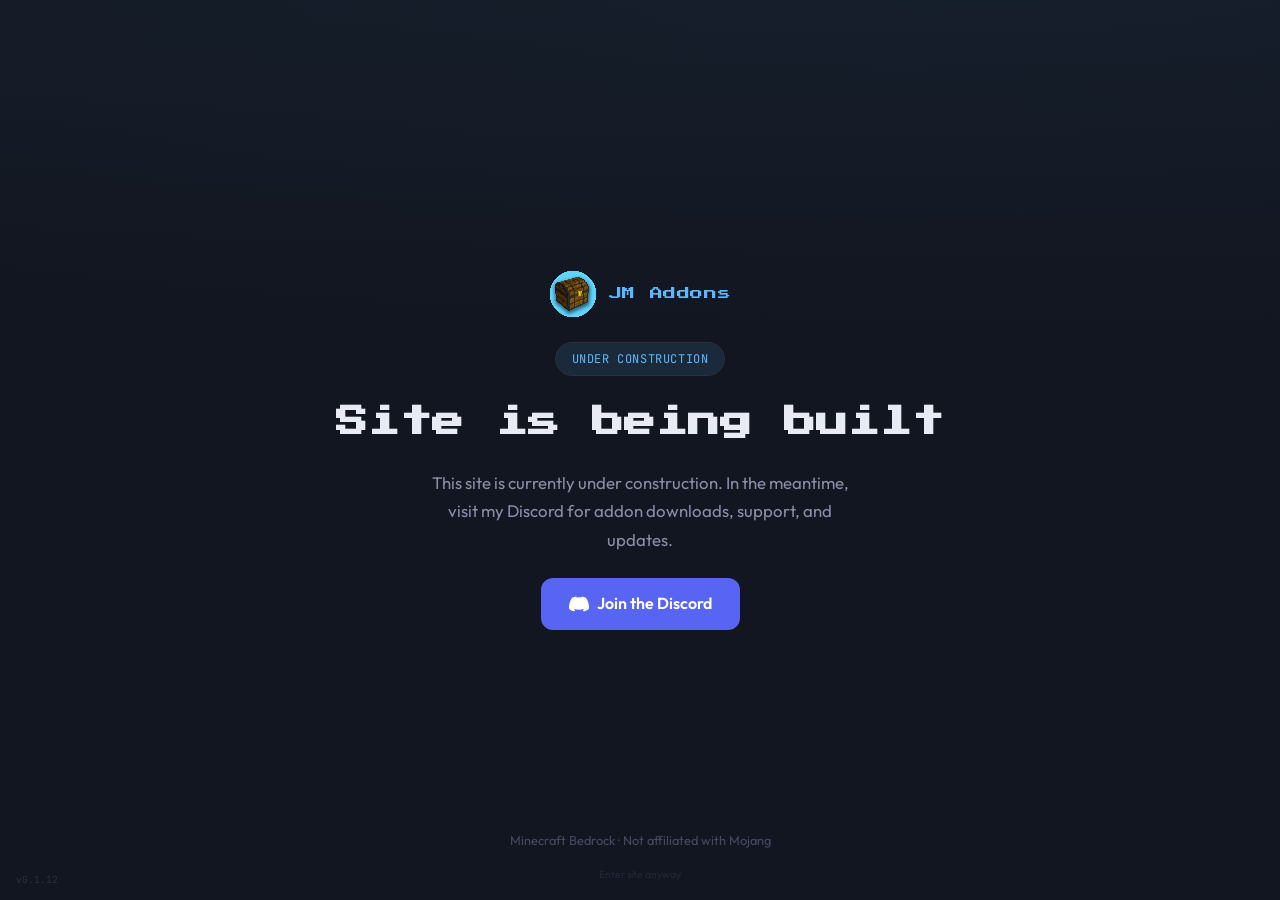
==== index.html @ 90a52c23 "Enhance documentation layout and functionality - Added collapsible sidebar sections for better navig" ====
<!doctype html>
<html lang="en">
  <head>
    <meta charset="UTF-8" />
    <meta name="viewport" content="width=device-width, initial-scale=1.0" />
    <title>JM Addons — Bedrock Addon Documentation</title>
    <link rel="preconnect" href="https://fonts.googleapis.com" />
    <link rel="preconnect" href="https://fonts.gstatic.com" crossorigin />
    <link
      href="https://fonts.googleapis.com/css2?family=Press+Start+2P&family=Outfit:wght@400;500;600;700;800&family=JetBrains+Mono:wght@400;500&display=swap"
      rel="stylesheet"
    />
    <link rel="icon" type="image/png" href="images/logo.png" />
    <link rel="stylesheet" href="style.css" />
    <script
      defer
      src="https://cloud.umami.is/script.js"
      data-website-id="94e442b6-0d47-4737-835d-95391824ef61"
    ></script>
  </head>
  <body>
    <style>
      .wip-wrapper {
        display: flex;
        flex-direction: column;
        align-items: center;
        justify-content: center;
        min-height: 100vh;
        text-align: center;
        padding: 2rem;
        gap: 1.5rem;
      }
      .wip-logo {
        display: flex;
        align-items: center;
        gap: 0.75rem;
      }
      .wip-logo img {
        width: 48px;
        height: 48px;
        image-rendering: pixelated;
      }
      .wip-badge {
        font-family: var(--font-mono);
        font-size: 0.75rem;
        color: var(--gold);
        background: var(--gold-glow);
        border: 1px solid var(--border-mid);
        border-radius: 999px;
        padding: 0.35rem 1rem;
        letter-spacing: 0.05em;
        text-transform: uppercase;
      }
      .wip-heading {
        font-family: var(--font-pixel);
        font-size: clamp(1.25rem, 4vw, 2rem);
        color: var(--text);
        line-height: 1.4;
      }
      .wip-sub {
        color: var(--text-dim);
        font-size: 1.05rem;
        max-width: 420px;
        line-height: 1.7;
      }
      .wip-discord {
        display: inline-flex;
        align-items: center;
        gap: 0.5rem;
        font-family: var(--font-body);
        font-weight: 600;
        font-size: 1rem;
        color: #fff;
        background: #5865f2;
        border: none;
        border-radius: var(--radius-md);
        padding: 0.75rem 1.75rem;
        text-decoration: none;
        transition: background var(--transition-base);
      }
      .wip-discord:hover {
        background: #4752c4;
      }
      .wip-discord svg {
        width: 20px;
        height: 20px;
        fill: #fff;
      }
      .wip-footer {
        position: absolute;
        bottom: 3rem;
        color: var(--text-muted);
        font-size: 0.8rem;
      }
      .wip-enter {
        position: absolute;
        bottom: 1rem;
        color: var(--text-muted);
        font-size: 0.65rem;
        text-decoration: none;
        opacity: 0.35;
        transition: opacity var(--transition-base);
      }
      .wip-enter:hover {
        opacity: 0.7;
      }
    </style>

    <div class="wip-wrapper">
      <div class="wip-logo">
        <img src="images/logo.png" alt="JM Addons" />
        <span class="logo-pixel">JM Addons</span>
      </div>

      <span class="wip-badge">Under Construction</span>

      <h1 class="wip-heading">Site is being built</h1>
      <p class="wip-sub">
        This site is currently under construction. In the meantime, visit my
        Discord for addon downloads, support, and updates.
      </p>

      <a
        href="https://discord.gg/ZsrM5HqHdS"
        class="wip-discord"
        target="_blank"
      >
        <svg viewBox="0 0 24 24" xmlns="http://www.w3.org/2000/svg">
          <path
            d="M20.317 4.37a19.791 19.791 0 0 0-4.885-1.515.074.074 0 0 0-.079.037c-.21.375-.444.864-.608 1.25a18.27 18.27 0 0 0-5.487 0 12.64 12.64 0 0 0-.617-1.25.077.077 0 0 0-.079-.037A19.736 19.736 0 0 0 3.677 4.37a.07.07 0 0 0-.032.027C.533 9.046-.32 13.58.099 18.057a.082.082 0 0 0 .031.057 19.9 19.9 0 0 0 5.993 3.03.078.078 0 0 0 .084-.028c.462-.63.874-1.295 1.226-1.994a.076.076 0 0 0-.041-.106 13.107 13.107 0 0 1-1.872-.892.077.077 0 0 1-.008-.128 10.2 10.2 0 0 0 .372-.292.074.074 0 0 1 .077-.01c3.928 1.793 8.18 1.793 12.062 0a.074.074 0 0 1 .078.01c.12.098.246.198.373.292a.077.077 0 0 1-.006.127 12.299 12.299 0 0 1-1.873.892.077.077 0 0 0-.041.107c.36.698.772 1.362 1.225 1.993a.076.076 0 0 0 .084.028 19.839 19.839 0 0 0 6.002-3.03.077.077 0 0 0 .032-.054c.5-5.177-.838-9.674-3.549-13.66a.061.061 0 0 0-.031-.03z"
          />
        </svg>
        Join the Discord
      </a>

      <span class="wip-footer"
        >Minecraft Bedrock &middot; Not affiliated with Mojang</span
      >
      <span class="site-version" style="position: absolute; bottom: 0.75rem; left: 1rem;">v0.1.12</span>
      <a href="home.html" class="wip-enter">Enter site anyway</a>
    </div>
  </body>
</html>
---- style.css ----
/* ========================
   Variables
   ======================== */
:root {
  --bg:          #121620;
  --bg-card:     #171B27;
  --bg-raised:   #1D2233;
  --bg-code:     #141825;
  --border:      #1E2130;
  --border-mid:  #2A2E40;
  --gold:        #5BB8FF;
  --gold-dim:    #2E7DB8;
  --gold-light:  #8DD0FF;
  --gold-glow:   rgba(91, 184, 255, 0.12);
  --blue:        #5BB8FF;
  --blue-dim:    #2E7DB8;
  --blue-light:  #8DD0FF;
  --text:        #E8EBF4;
  --text-dim:    #8A8FA8;
  --text-muted:  #454A60;
  --font-pixel:  'Press Start 2P', monospace;
  --font-body:   'Outfit', sans-serif;
  --font-mono:   'JetBrains Mono', monospace;
  --radius:      6px;
  --radius-md:   12px;
  --radius-lg:   16px;
  --radius-xl:   20px;
  --ease-out:    cubic-bezier(0.16, 1, 0.3, 1);
  --transition-base: 0.25s cubic-bezier(0.16, 1, 0.3, 1);
  --glow-gold:   0 0 20px rgba(91, 184, 255, 0.15);
  --glow-blue:   0 0 20px rgba(91, 184, 255, 0.12);
  --amber:       #D4A55A;
  --amber-dim:   #A07840;
  --amber-glow:  rgba(212, 165, 90, 0.12);
  --red:         #FF6B6B;
  --sage:        #7EC9A0;
  --purple:      #B48EFF;
  --coral:       #FF8FA3;
}

*, *::before, *::after {
  box-sizing: border-box;
  margin: 0;
  padding: 0;
}

html {
  scroll-behavior: smooth;
}

html, body {
  max-width: 100vw;
}

body {
  background: var(--bg);
  background-image:
    radial-gradient(ellipse 200% 50% at 50% -20%, rgba(91, 184, 255, 0.04), transparent),
    radial-gradient(ellipse 160% 40% at 80% 0%, rgba(91, 184, 255, 0.03), transparent);
  color: var(--text);
  font-family: var(--font-body);
  font-size: 15px;
  line-height: 1.7;
  overflow-x: hidden;
  min-height: 100vh;
}

a { text-decoration: none; color: inherit; }

img { display: block; max-width: 100%; }

/* ========================
   Header / Nav
   ======================== */
.site-header {
  position: sticky;
  top: 0;
  z-index: 100;
  border-bottom: none;
  box-shadow: 0 1px 0 0 rgba(91, 184, 255, 0.06), 0 4px 30px rgba(0, 0, 0, 0.3);
  background: rgba(18, 22, 32, 0.92);
  backdrop-filter: blur(20px);
  -webkit-backdrop-filter: blur(20px);
}

.header-inner {
  max-width: 1140px;
  margin: 0 auto;
  padding: 0 1.5rem;
  height: 62px;
  display: flex;
  align-items: center;
  justify-content: space-between;
  gap: 2rem;
}

.logo {
  display: flex;
  align-items: center;
  gap: 0.75rem;
  flex-shrink: 0;
}

.logo-icon {
  width: 32px;
  height: 32px;
  border-radius: var(--radius);
  object-fit: cover;
}

.logo-pixel {
  font-family: var(--font-pixel);
  font-size: 0.8rem;
  color: var(--gold);
  letter-spacing: 0.05em;
  line-height: 1;
}


.top-nav {
  display: flex;
  align-items: center;
  gap: 0.25rem;
}

.nav-link {
  font-size: 0.82rem;
  font-weight: 500;
  color: var(--text-dim);
  padding: 0.4rem 0.85rem;
  border-radius: 100px;
  border: 1px solid var(--border);
  background: transparent;
  transition: color var(--transition-base), background var(--transition-base), border-color var(--transition-base);
}

.nav-link:hover {
  color: var(--text);
  background: rgba(255, 255, 255, 0.05);
  border-color: var(--border-mid);
}

.nav-link.active {
  color: var(--gold);
  border-color: rgba(91, 184, 255, 0.3);
  background: rgba(91, 184, 255, 0.06);
}

/* Hamburger toggle (mobile) */
.nav-toggle {
  display: none;
  flex-direction: column;
  justify-content: center;
  gap: 5px;
  width: 36px;
  height: 36px;
  padding: 6px;
  background: none;
  border: none;
  cursor: pointer;
  z-index: 101;
}

.nav-toggle-bar {
  display: block;
  width: 100%;
  height: 2px;
  background: var(--text-dim);
  border-radius: 2px;
  transition: transform 0.3s var(--ease-out), opacity 0.3s var(--ease-out);
}

.nav-toggle[aria-expanded="true"] .nav-toggle-bar:nth-child(1) {
  transform: translateY(7px) rotate(45deg);
}

.nav-toggle[aria-expanded="true"] .nav-toggle-bar:nth-child(2) {
  opacity: 0;
}

.nav-toggle[aria-expanded="true"] .nav-toggle-bar:nth-child(3) {
  transform: translateY(-7px) rotate(-45deg);
}

.nav-donate {
  color: var(--amber) !important;
  background: var(--amber-glow);
  border: 1px solid rgba(212, 165, 90, 0.25);
}

.nav-donate:hover {
  background: rgba(212, 165, 90, 0.18) !important;
  border-color: rgba(212, 165, 90, 0.4);
}


/* ========================
   Hero
   ======================== */
.hero {
  position: relative;
  max-width: 1140px;
  margin: 0 auto;
  padding: 6rem 1.5rem 5rem;
  display: flex;
  align-items: center;
  justify-content: space-between;
  overflow: hidden;
  min-height: 400px;
}

.hero::before {
  content: '';
  position: absolute;
  inset: 0;
  background: radial-gradient(ellipse 70% 80% at 30% 40%, rgba(91, 184, 255, 0.05), transparent 70%);
  pointer-events: none;
  z-index: 0;
}

.hero-inner {
  position: relative;
  z-index: 2;
  max-width: 560px;
}

.hero-badge {
  display: inline-block;
  font-family: var(--font-pixel);
  font-size: 0.5rem;
  letter-spacing: 0.06em;
  color: var(--gold);
  background: var(--gold-glow);
  border: 1px solid rgba(91, 184, 255, 0.25);
  padding: 0.5rem 1rem;
  border-radius: 100px;
  margin-bottom: 1.75rem;
  line-height: 1.6;
  backdrop-filter: blur(8px);
  -webkit-backdrop-filter: blur(8px);
  box-shadow: 0 0 15px rgba(91, 184, 255, 0.08);
}

.hero-title {
  font-family: var(--font-body);
  font-weight: 800;
  font-size: clamp(2.8rem, 6vw, 5rem);
  line-height: 0.95;
  letter-spacing: -0.04em;
  margin-bottom: 1.75rem;
  background: linear-gradient(135deg, var(--text) 40%, var(--gold-light) 100%);
  -webkit-background-clip: text;
  -webkit-text-fill-color: transparent;
  background-clip: text;
}

.hero-sub {
  font-size: 1.05rem;
  color: var(--text-dim);
  line-height: 1.75;
  max-width: 460px;
}

/* Floating pixel blocks */
.hero-blocks {
  position: absolute;
  right: 0;
  top: 0;
  bottom: 0;
  width: 380px;
  pointer-events: none;
  z-index: 1;
}

.block {
  position: absolute;
  border: 1px solid var(--border);
  border-radius: var(--radius-md);
  backdrop-filter: blur(4px);
  -webkit-backdrop-filter: blur(4px);
}

.bl-1 { width: 88px; height: 88px; top: 60px; right: 140px; background: var(--bg-raised); animation: bob 7s ease-in-out infinite; }
.bl-2 { width: 52px; height: 52px; top: 40px; right: 70px; background: var(--gold-glow); border-color: rgba(91,184,255,0.3); animation: bob 5s ease-in-out infinite 0.8s; box-shadow: 0 0 25px rgba(91, 184, 255, 0.1); }
.bl-3 { width: 132px; height: 132px; top: 130px; right: 100px; background: var(--bg-card); animation: bob 8s ease-in-out infinite 0.3s; }
.bl-4 { width: 40px; height: 40px; top: 220px; right: 56px; background: rgba(91,184,255,0.08); border-color: rgba(91,184,255,0.25); animation: bob 6s ease-in-out infinite 1.5s; box-shadow: 0 0 25px rgba(91, 184, 255, 0.08); }
.bl-5 { width: 64px; height: 64px; top: 80px; right: 30px; background: var(--bg-raised); animation: bob 9s ease-in-out infinite 0.5s; }

@keyframes bob {
  0%, 100% { transform: translateY(0px) rotate(0deg); }
  50% { transform: translateY(-14px) rotate(1deg); }
}

/* ========================
   Addons Section
   ======================== */
.addons-section {
  max-width: 1140px;
  margin: 0 auto;
  padding: 0 1.5rem 5rem;
}

.section-header {
  display: flex;
  align-items: center;
  justify-content: space-between;
  margin-bottom: 1.25rem;
}

.section-tag {
  font-family: var(--font-mono);
  font-size: 0.75rem;
  color: var(--text-muted);
}

.section-count {
  font-size: 0.78rem;
  color: var(--text-muted);
}

.addon-grid {
  display: grid;
  grid-template-columns: repeat(auto-fill, minmax(300px, 1fr));
  gap: 1.25rem;
}

.addon-card {
  background: rgba(13, 15, 20, 0.6);
  backdrop-filter: blur(12px);
  -webkit-backdrop-filter: blur(12px);
  border: 1px solid rgba(30, 33, 48, 0.6);
  border-radius: var(--radius-lg);
  padding: 1.5rem;
  display: flex;
  flex-direction: column;
  gap: 0.75rem;
  transition: border-color 0.3s var(--ease-out), background 0.3s var(--ease-out), transform 0.3s var(--ease-out), box-shadow 0.3s var(--ease-out);
  cursor: pointer;
  position: relative;
  overflow: hidden;
  box-shadow: inset 0 1px 0 0 rgba(255, 255, 255, 0.03), 0 2px 8px rgba(0, 0, 0, 0.2);
}

.addon-card::before {
  content: '';
  position: absolute;
  top: 0;
  left: 0;
  right: 0;
  height: 3px;
  background: linear-gradient(90deg, var(--gold), var(--blue));
  border-radius: var(--radius-lg) var(--radius-lg) 0 0;
  opacity: 0.3;
  transition: opacity 0.3s var(--ease-out);
}

.addon-card:hover {
  border-color: rgba(91, 184, 255, 0.15);
  background: var(--bg-raised);
  transform: translateY(-4px) scale(1.01);
  box-shadow: inset 0 1px 0 0 rgba(255, 255, 255, 0.05), 0 8px 30px rgba(0, 0, 0, 0.3), 0 0 20px rgba(91, 184, 255, 0.06);
}

.addon-card:hover::before {
  opacity: 1;
}

.addon-card:hover .card-arrow {
  color: var(--gold);
  opacity: 1;
  transform: translateX(3px);
}


.card-top {
  display: flex;
  align-items: center;
  justify-content: space-between;
}

.card-icon-wrap {
  font-size: 1.5rem;
  line-height: 1;
}

.card-icon {
  width: 36px;
  height: 36px;
  object-fit: contain;
  border-radius: var(--radius);
}

.card-meta {
  display: flex;
  align-items: center;
  gap: 0.5rem;
}

.card-version {
  font-family: var(--font-mono);
  font-size: 0.7rem;
  color: var(--text-muted);
  background: var(--bg-raised);
  border: 1px solid var(--border);
  padding: 2px 8px;
  border-radius: 100px;
}

.card-name {
  font-family: var(--font-body);
  font-weight: 700;
  font-size: 1.05rem;
  letter-spacing: -0.02em;
  color: var(--text);
}

.card-desc {
  font-size: 0.83rem;
  color: var(--text-dim);
  line-height: 1.7;
  flex: 1;
}

.card-footer {
  display: flex;
  align-items: center;
  justify-content: space-between;
  margin-top: 0.25rem;
}


.card-arrow {
  font-size: 1rem;
  color: var(--text-muted);
  opacity: 0.5;
  transition: color 0.3s var(--ease-out), transform 0.3s var(--ease-out), opacity 0.3s var(--ease-out);
  flex-shrink: 0;
}

/* ========================
   Footer
   ======================== */
.site-footer {
  position: relative;
  border-top: 1px solid transparent;
  background-image: linear-gradient(var(--bg), var(--bg)), linear-gradient(90deg, transparent, var(--gold-dim), var(--blue-dim), transparent);
  background-origin: padding-box, border-box;
  background-clip: padding-box, border-box;
}

.site-version {
  position: absolute;
  bottom: 0.75rem;
  left: 1rem;
  font-family: var(--font-mono);
  font-size: 0.6rem;
  color: var(--text-muted);
  opacity: 0.5;
}

.footer-inner {
  max-width: 1140px;
  margin: 0 auto;
  padding: 2rem 1.5rem;
  display: flex;
  flex-direction: column;
  align-items: center;
  text-align: center;
  gap: 0.5rem;
}

.footer-logo {
  font-family: var(--font-pixel);
  font-size: 0.55rem;
  color: var(--gold);
  letter-spacing: 0.05em;
}

.footer-copy {
  font-size: 0.75rem;
  color: var(--text-muted);
}

.footer-links {
  display: flex;
  align-items: center;
  gap: 0.5rem;
  font-size: 0.75rem;
}

.footer-links a {
  color: var(--text-muted);
  transition: color var(--transition-base);
}

.footer-links a:hover {
  color: var(--gold);
}

.footer-sep {
  color: var(--border-mid);
  font-size: 0.65rem;
}

/* ========================
   Addon Page Layout
   ======================== */
.page-layout {
  max-width: 1140px;
  margin: 0 auto;
  padding: 2.5rem 1.5rem 5rem;
  display: grid;
  grid-template-columns: 220px 1fr;
  gap: 3.5rem;
  align-items: start;
  box-sizing: border-box;
  width: 100%;
}

.doc-content {
  min-width: 0;
  max-width: 100%;
  overflow-wrap: break-word;
  word-break: break-word;
}

/* ========================
   Sidebar
   ======================== */
.sidebar {
  position: sticky;
  top: 78px;
}

.sidebar-back {
  display: inline-flex;
  align-items: center;
  gap: 0.4rem;
  font-size: 0.78rem;
  color: var(--text-muted);
  margin-bottom: 2rem;
  padding: 0.35rem 0.6rem;
  border-radius: var(--radius-md);
  transition: color 0.15s, background 0.15s;
}

.sidebar-back:hover {
  color: var(--text);
  background: var(--bg-raised);
}

.sidebar-section {
  margin-bottom: 1.5rem;
}

.sidebar-label {
  font-family: var(--font-mono);
  font-size: 0.65rem;
  text-transform: uppercase;
  letter-spacing: 0.1em;
  color: var(--text-muted);
  padding: 0 0.5rem;
  margin-bottom: 0.6rem;
  display: block;
}

.sidebar-nav {
  list-style: none;
  display: flex;
  flex-direction: column;
  gap: 1px;
}

.sidebar-nav a {
  display: block;
  font-size: 0.82rem;
  color: var(--text-dim);
  padding: 0.35rem 0.6rem;
  border-radius: var(--radius-md);
  border-left: 2px solid transparent;
  transition: color var(--transition-base), background var(--transition-base), border-color var(--transition-base);
}

.sidebar-nav a:hover {
  color: var(--text);
  background: var(--bg-raised);
}

.sidebar-nav a.active {
  color: var(--amber);
  background: var(--amber-glow);
  border-left-color: var(--amber);
  padding-left: calc(0.6rem - 2px);
}

.sidebar-subnav {
  list-style: none;
  display: flex;
  flex-direction: column;
  gap: 1px;
  margin-top: 1px;
  padding-left: 0.75rem;
}

.sidebar-subnav a {
  font-size: 0.75rem;
  color: var(--text-muted);
  padding: 0.25rem 0.6rem;
  border-left: 1px solid var(--border);
  border-radius: 0;
}

.sidebar-subnav a:hover {
  color: var(--text-dim);
  border-left-color: var(--text-muted);
  background: none;
}

.sidebar-subnav a.active {
  color: var(--amber);
  border-left-color: var(--amber);
  background: none;
}

/* ========================
   Doc Content
   ======================== */
.doc-header {
  padding-bottom: 2.5rem;
  margin-bottom: 3rem;
  border-bottom: none;
  background-image: linear-gradient(to right, var(--gold), var(--blue), transparent);
  background-size: 100% 1px;
  background-repeat: no-repeat;
  background-position: bottom;
}

.doc-eyebrow {
  font-family: var(--font-mono);
  font-size: 0.72rem;
  color: var(--gold);
  letter-spacing: 0.06em;
  text-transform: uppercase;
  margin-bottom: 0.75rem;
}

.doc-title {
  font-family: var(--font-body);
  font-weight: 800;
  font-size: clamp(2rem, 4vw, 3rem);
  letter-spacing: -0.03em;
  line-height: 1.05;
  color: var(--text);
  margin-bottom: 0.75rem;
}

.doc-desc {
  font-size: 0.95rem;
  color: var(--text-dim);
  line-height: 1.8;
  max-width: 540px;
  margin-bottom: 1.5rem;
}

.doc-meta {
  display: flex;
  gap: 1rem;
  flex-wrap: wrap;
}

.meta-pill {
  display: flex;
  align-items: center;
  gap: 0.4rem;
  font-size: 0.78rem;
  background: var(--bg-raised);
  border: 1px solid var(--border);
  padding: 0.35rem 0.75rem;
  border-radius: 100px;
  backdrop-filter: blur(4px);
  -webkit-backdrop-filter: blur(4px);
}

.meta-label {
  color: var(--text-muted);
  font-size: 0.7rem;
}

.meta-value {
  color: var(--gold);
  font-family: var(--font-mono);
  font-size: 0.78rem;
}

/* ========================
   Content Typography
   ======================== */
.doc-content h2 {
  font-family: var(--font-body);
  font-weight: 700;
  font-size: 1.25rem;
  letter-spacing: -0.02em;
  color: var(--amber);
  margin: 3rem 0 0.875rem;
  scroll-margin-top: 80px;
  display: flex;
  align-items: center;
  gap: 0.5rem;
}

.doc-content h2::before {
  display: none;
}

.doc-content h3 {
  font-family: var(--font-body);
  font-weight: 600;
  font-size: 1rem;
  color: var(--amber-dim);
  margin: 1.75rem 0 0.6rem;
  scroll-margin-top: 80px;
}

.doc-content p {
  font-size: 0.9rem;
  color: var(--text-dim);
  line-height: 1.85;
  margin-bottom: 1rem;
}

.doc-content ul,
.doc-content ol {
  padding-left: 1.5rem;
  margin-bottom: 1.25rem;
}

.doc-content li {
  font-size: 0.9rem;
  color: var(--text-dim);
  line-height: 1.8;
  margin-bottom: 0.35rem;
}

.doc-content ul li::marker {
  color: var(--gold);
}

.doc-content a {
  color: var(--gold);
  text-decoration: underline;
  text-decoration-color: rgba(91, 184, 255, 0.35);
  text-underline-offset: 3px;
  transition: text-decoration-color 0.15s;
}

.doc-content a:hover {
  text-decoration-color: var(--gold);
}

/* Inline code */
.doc-content p code,
.doc-content li code {
  font-family: var(--font-mono);
  font-size: 0.8rem;
  color: var(--blue);
  background: var(--bg-code);
  border: 1px solid var(--border);
  padding: 1px 6px;
  border-radius: var(--radius);
}

/* Code blocks */
.doc-content pre {
  background: var(--bg-code);
  border: 1px solid var(--border);
  border-left: 3px solid var(--gold-dim);
  border-radius: var(--radius-lg);
  padding: 1.25rem 1.5rem;
  overflow-x: auto;
  max-width: 100%;
  margin: 1.25rem 0;
  box-shadow: 0 2px 12px rgba(0, 0, 0, 0.2);
}

.doc-content pre code {
  font-family: var(--font-mono);
  font-size: 0.82rem;
  color: var(--text-dim);
  background: none;
  border: none;
  padding: 0;
}

/* ========================
   Callout Boxes
   ======================== */
.callout {
  display: flex;
  gap: 0.75rem;
  background: rgba(126, 201, 160, 0.07);
  border: none;
  border-left: 3px solid rgba(126, 201, 160, 0.4);
  border-radius: var(--radius-lg);
  padding: 1rem 1.25rem;
  margin: 1.5rem 0;
  backdrop-filter: blur(4px);
  -webkit-backdrop-filter: blur(4px);
  max-width: 100%;
  overflow: hidden;
}

.callout.warn {
  background: rgba(212, 165, 90, 0.07);
  border-left-color: rgba(212, 165, 90, 0.4);
}

.callout.danger {
  background: rgba(255, 100, 100, 0.06);
  border-left-color: rgba(255, 100, 100, 0.4);
}

.callout-icon {
  font-size: 0.9rem;
  flex-shrink: 0;
  margin-top: 2px;
}

.callout-body {
  flex: 1;
}

.callout-label {
  font-size: 0.72rem;
  font-weight: 700;
  text-transform: uppercase;
  letter-spacing: 0.08em;
  color: var(--sage);
  margin-bottom: 0.3rem;
  display: block;
}

.callout.warn .callout-label { color: var(--amber); }
.callout.danger .callout-label { color: #FF6464; }

.callout p {
  margin: 0;
  font-size: 0.85rem;
}

/* ========================
   Step List
   ======================== */
.steps {
  list-style: none;
  padding: 0;
  display: flex;
  flex-direction: column;
  gap: 0.75rem;
  margin-bottom: 1.5rem;
  counter-reset: step;
}

.steps li {
  counter-increment: step;
  display: flex;
  align-items: flex-start;
  gap: 1rem;
  font-size: 0.88rem;
  color: var(--text-dim);
}

.steps li::before {
  content: counter(step);
  display: flex;
  align-items: center;
  justify-content: center;
  min-width: 28px;
  height: 28px;
  background: var(--gold-glow);
  border: 1px solid rgba(91, 184, 255, 0.3);
  border-radius: 50%;
  font-family: var(--font-mono);
  font-size: 0.72rem;
  color: var(--gold);
  flex-shrink: 0;
  margin-top: 2px;
}

/* ========================
   Page-Load Animations
   ======================== */
@keyframes fadeInUp {
  from {
    opacity: 0;
    transform: translateY(20px);
  }
  to {
    opacity: 1;
    transform: translateY(0);
  }
}

.hero-badge  { animation: fadeInUp 0.6s var(--ease-out) 0.1s both; }
.hero-title  { animation: fadeInUp 0.6s var(--ease-out) 0.2s both; }
.hero-sub    { animation: fadeInUp 0.6s var(--ease-out) 0.3s both; }

.addon-card { animation: fadeInUp 0.5s var(--ease-out) both; }
.addon-card:nth-child(1) { animation-delay: 0s; }
.addon-card:nth-child(2) { animation-delay: 0.06s; }
.addon-card:nth-child(3) { animation-delay: 0.12s; }
.addon-card:nth-child(4) { animation-delay: 0.18s; }
.addon-card:nth-child(5) { animation-delay: 0.24s; }

@media (prefers-reduced-motion: reduce) {
  *, *::before, *::after {
    animation-duration: 0.01ms !important;
    animation-delay: 0ms !important;
    transition-duration: 0.01ms !important;
  }
}

/* ========================
   Responsive
   ======================== */
/* Code block scroll indicator */
.doc-content pre {
  position: relative;
}

.doc-content pre::after {
  content: '';
  position: absolute;
  top: 0;
  right: 0;
  bottom: 0;
  width: 2rem;
  background: linear-gradient(to right, transparent, var(--bg-code));
  pointer-events: none;
  border-radius: 0 var(--radius-lg) var(--radius-lg) 0;
  opacity: 0.8;
}

@media (max-width: 1024px) {
  .page-layout {
    grid-template-columns: 180px 1fr;
  }

  .hero-blocks {
    width: 280px;
    opacity: 0.5;
  }
}

@media (max-width: 800px) {
  .page-layout {
    grid-template-columns: 1fr;
    gap: 2rem;
    padding-top: 2rem;
  }

  .sidebar {
    position: static;
    display: flex;
    flex-direction: column;
    min-width: 0;
  }

  .sidebar-nav {
    flex-direction: row;
    overflow-x: auto;
    -webkit-overflow-scrolling: touch;
    gap: 0.5rem;
    padding-bottom: 0.5rem;
    scrollbar-width: thin;
    scrollbar-color: var(--border-mid) transparent;
  }

  .sidebar-nav::-webkit-scrollbar {
    height: 4px;
  }

  .sidebar-nav::-webkit-scrollbar-track {
    background: transparent;
  }

  .sidebar-nav::-webkit-scrollbar-thumb {
    background: var(--border-mid);
    border-radius: 4px;
  }

  .sidebar-nav::-webkit-scrollbar-thumb:hover {
    background: var(--text-muted);
  }

  .sidebar-nav a {
    white-space: nowrap;
    border-left: none;
    border-radius: 100px;
    padding: 0.35rem 0.75rem;
  }

  .sidebar-nav a.active {
    border-left: none;
    padding-left: 0.75rem;
  }

  .sidebar-subnav {
    display: none;
  }

  .addon-grid {
    grid-template-columns: 1fr;
  }

  .hero {
    padding: 3rem 1.5rem 2.5rem;
  }
}

@media (max-width: 600px) {
  /* Hamburger menu */
  .nav-toggle {
    display: flex;
  }

  .top-nav {
    display: none;
    flex-direction: column;
    position: absolute;
    top: 62px;
    left: 0;
    right: 0;
    background: rgba(18, 22, 32, 0.97);
    backdrop-filter: blur(20px);
    -webkit-backdrop-filter: blur(20px);
    border-bottom: 1px solid var(--border);
    padding: 0.75rem 1.5rem;
    z-index: 100;
  }

  .top-nav.open {
    display: flex;
  }

  .nav-link {
    font-size: 0.95rem;
    padding: 0.75rem 1rem;
    border-radius: var(--radius-md);
  }

  .nav-link.active {
    background: rgba(91, 184, 255, 0.06);
    border-color: rgba(91, 184, 255, 0.3);
  }

  /* Hero */
  .hero-blocks { display: none; }

  .hero {
    padding: 2rem 1rem;
    min-height: auto;
  }

  /* Container padding */
  .addons-section {
    padding: 0 1rem 3rem;
  }

  .page-layout {
    padding: 1.5rem 1rem 8rem;
  }

  /* Footer */
  .footer-inner {
    padding: 1.5rem 1rem;
  }

  /* Touch targets — sidebar */
  .sidebar-nav a {
    padding: 0.6rem 0.75rem;
    font-size: 0.88rem;
  }

  .sidebar-back {
    padding: 0.6rem 0.75rem;
  }

  .sidebar-label {
    font-size: 0.75rem;
  }


  /* Meta pills wrap */
  .doc-meta {
    gap: 0.5rem;
  }
}

@media (max-width: 380px) {
  .header-inner {
    padding: 0 0.75rem;
  }

  .addon-card {
    padding: 1rem;
  }

  .hero {
    padding: 1.5rem 0.75rem;
  }
}
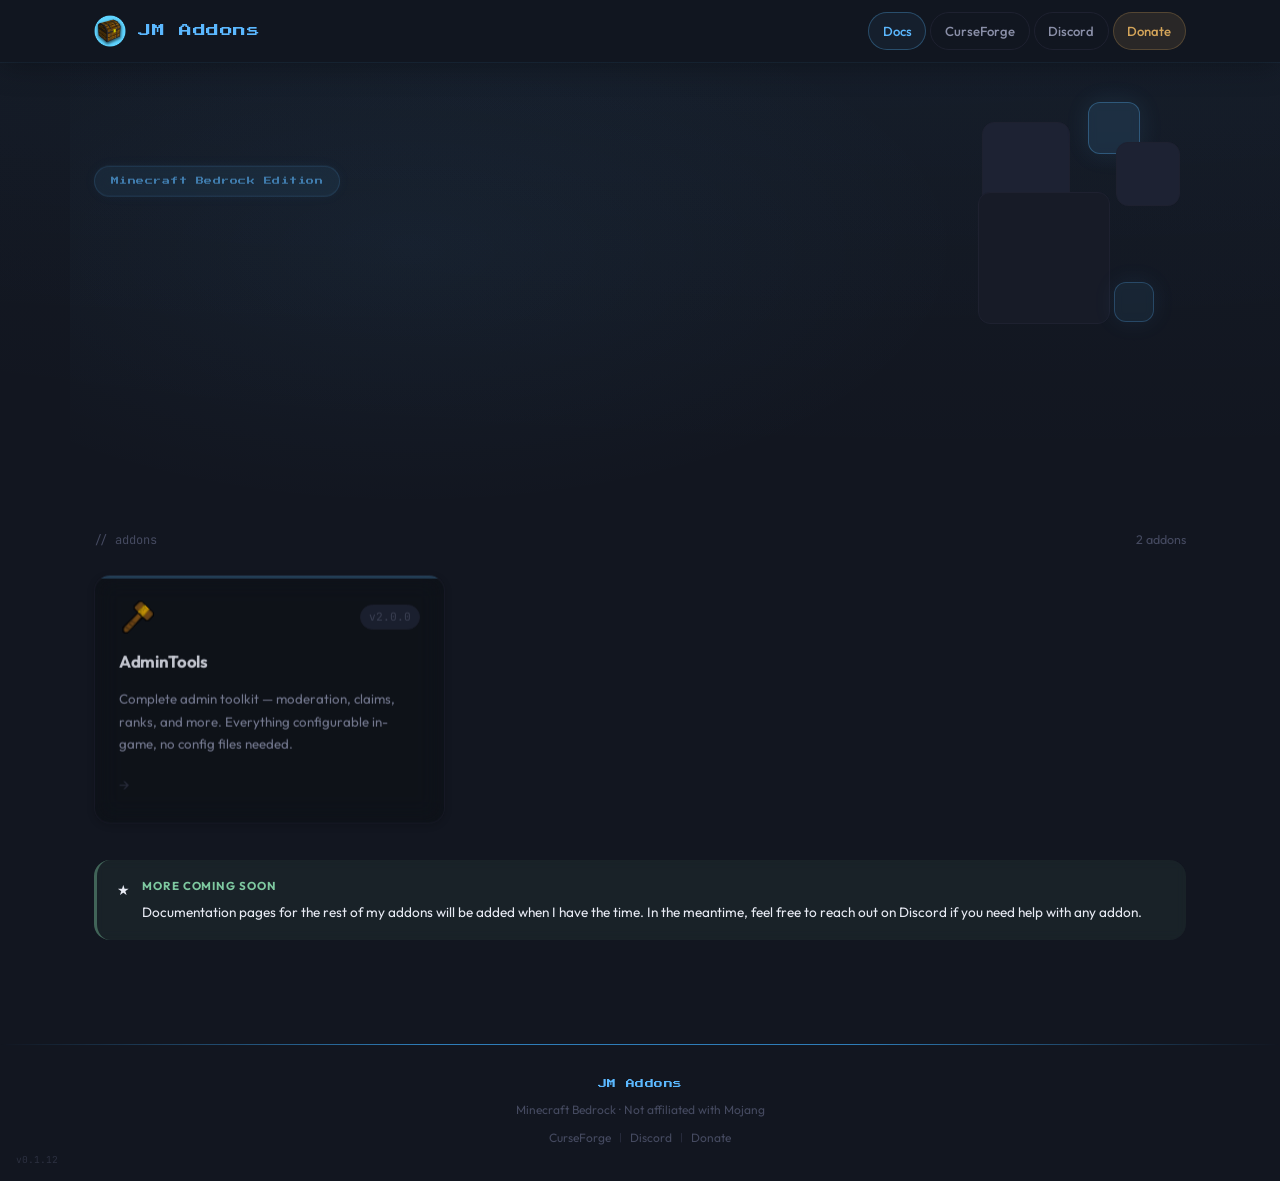
==== commit 3316c1ee: "Removed Under construction page" ====
--- a/index.html
+++ b/index.html
@@ -2,142 +2,9 @@
 <html lang="en">
   <head>
     <meta charset="UTF-8" />
-    <meta name="viewport" content="width=device-width, initial-scale=1.0" />
+    <meta http-equiv="refresh" content="0; url=home.html" />
     <title>JM Addons — Bedrock Addon Documentation</title>
-    <link rel="preconnect" href="https://fonts.googleapis.com" />
-    <link rel="preconnect" href="https://fonts.gstatic.com" crossorigin />
-    <link
-      href="https://fonts.googleapis.com/css2?family=Press+Start+2P&family=Outfit:wght@400;500;600;700;800&family=JetBrains+Mono:wght@400;500&display=swap"
-      rel="stylesheet"
-    />
     <link rel="icon" type="image/png" href="images/logo.png" />
-    <link rel="stylesheet" href="style.css" />
-    <script
-      defer
-      src="https://cloud.umami.is/script.js"
-      data-website-id="94e442b6-0d47-4737-835d-95391824ef61"
-    ></script>
   </head>
-  <body>
-    <style>
-      .wip-wrapper {
-        display: flex;
-        flex-direction: column;
-        align-items: center;
-        justify-content: center;
-        min-height: 100vh;
-        text-align: center;
-        padding: 2rem;
-        gap: 1.5rem;
-      }
-      .wip-logo {
-        display: flex;
-        align-items: center;
-        gap: 0.75rem;
-      }
-      .wip-logo img {
-        width: 48px;
-        height: 48px;
-        image-rendering: pixelated;
-      }
-      .wip-badge {
-        font-family: var(--font-mono);
-        font-size: 0.75rem;
-        color: var(--gold);
-        background: var(--gold-glow);
-        border: 1px solid var(--border-mid);
-        border-radius: 999px;
-        padding: 0.35rem 1rem;
-        letter-spacing: 0.05em;
-        text-transform: uppercase;
-      }
-      .wip-heading {
-        font-family: var(--font-pixel);
-        font-size: clamp(1.25rem, 4vw, 2rem);
-        color: var(--text);
-        line-height: 1.4;
-      }
-      .wip-sub {
-        color: var(--text-dim);
-        font-size: 1.05rem;
-        max-width: 420px;
-        line-height: 1.7;
-      }
-      .wip-discord {
-        display: inline-flex;
-        align-items: center;
-        gap: 0.5rem;
-        font-family: var(--font-body);
-        font-weight: 600;
-        font-size: 1rem;
-        color: #fff;
-        background: #5865f2;
-        border: none;
-        border-radius: var(--radius-md);
-        padding: 0.75rem 1.75rem;
-        text-decoration: none;
-        transition: background var(--transition-base);
-      }
-      .wip-discord:hover {
-        background: #4752c4;
-      }
-      .wip-discord svg {
-        width: 20px;
-        height: 20px;
-        fill: #fff;
-      }
-      .wip-footer {
-        position: absolute;
-        bottom: 3rem;
-        color: var(--text-muted);
-        font-size: 0.8rem;
-      }
-      .wip-enter {
-        position: absolute;
-        bottom: 1rem;
-        color: var(--text-muted);
-        font-size: 0.65rem;
-        text-decoration: none;
-        opacity: 0.35;
-        transition: opacity var(--transition-base);
-      }
-      .wip-enter:hover {
-        opacity: 0.7;
-      }
-    </style>
-
-    <div class="wip-wrapper">
-      <div class="wip-logo">
-        <img src="images/logo.png" alt="JM Addons" />
-        <span class="logo-pixel">JM Addons</span>
-      </div>
-
-      <span class="wip-badge">Under Construction</span>
-
-      <h1 class="wip-heading">Site is being built</h1>
-      <p class="wip-sub">
-        This site is currently under construction. In the meantime, visit my
-        Discord for addon downloads, support, and updates.
-      </p>
-
-      <a
-        href="https://discord.gg/ZsrM5HqHdS"
-        class="wip-discord"
-        target="_blank"
-      >
-        <svg viewBox="0 0 24 24" xmlns="http://www.w3.org/2000/svg">
-          <path
-            d="M20.317 4.37a19.791 19.791 0 0 0-4.885-1.515.074.074 0 0 0-.079.037c-.21.375-.444.864-.608 1.25a18.27 18.27 0 0 0-5.487 0 12.64 12.64 0 0 0-.617-1.25.077.077 0 0 0-.079-.037A19.736 19.736 0 0 0 3.677 4.37a.07.07 0 0 0-.032.027C.533 9.046-.32 13.58.099 18.057a.082.082 0 0 0 .031.057 19.9 19.9 0 0 0 5.993 3.03.078.078 0 0 0 .084-.028c.462-.63.874-1.295 1.226-1.994a.076.076 0 0 0-.041-.106 13.107 13.107 0 0 1-1.872-.892.077.077 0 0 1-.008-.128 10.2 10.2 0 0 0 .372-.292.074.074 0 0 1 .077-.01c3.928 1.793 8.18 1.793 12.062 0a.074.074 0 0 1 .078.01c.12.098.246.198.373.292a.077.077 0 0 1-.006.127 12.299 12.299 0 0 1-1.873.892.077.077 0 0 0-.041.107c.36.698.772 1.362 1.225 1.993a.076.076 0 0 0 .084.028 19.839 19.839 0 0 0 6.002-3.03.077.077 0 0 0 .032-.054c.5-5.177-.838-9.674-3.549-13.66a.061.061 0 0 0-.031-.03z"
-          />
-        </svg>
-        Join the Discord
-      </a>
-
-      <span class="wip-footer"
-        >Minecraft Bedrock &middot; Not affiliated with Mojang</span
-      >
-      <span class="site-version" style="position: absolute; bottom: 0.75rem; left: 1rem;">v0.1.12</span>
-      <a href="home.html" class="wip-enter">Enter site anyway</a>
-    </div>
-  </body>
+  <body></body>
 </html>
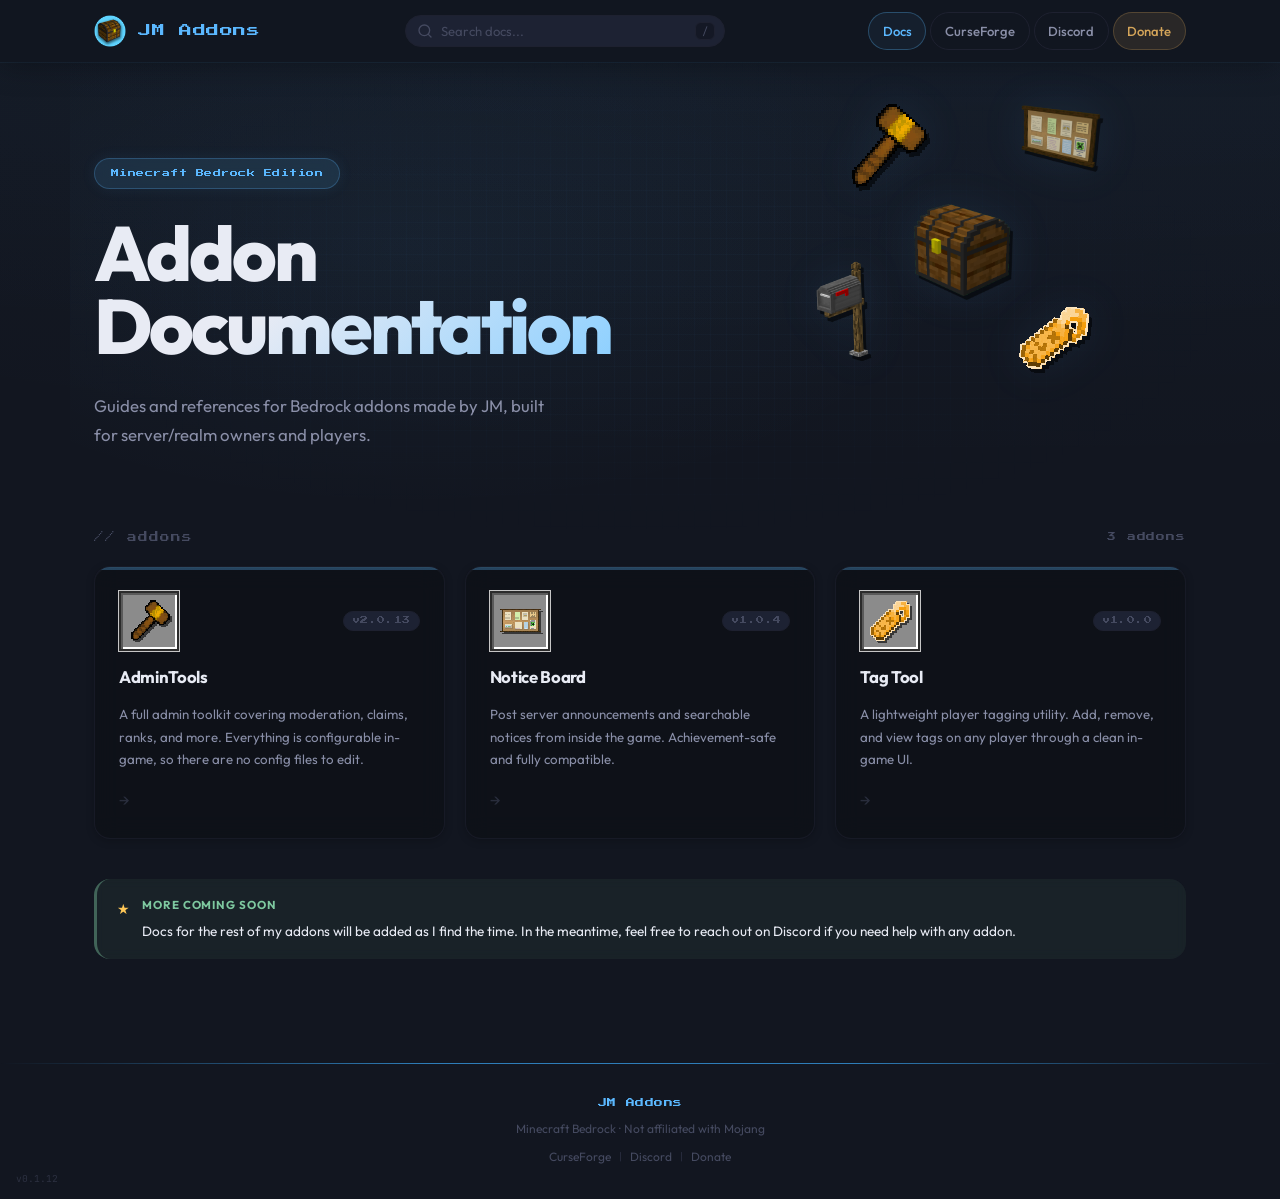
==== commit 8fced2b5: "Add robots.txt and sitemap.xml for SEO optimization - Created robots.txt to allow all user agents an" ====
--- a/index.html
+++ b/index.html
@@ -2,9 +2,255 @@
 <html lang="en">
   <head>
     <meta charset="UTF-8" />
-    <meta http-equiv="refresh" content="0; url=home.html" />
-    <title>JM Addons — Bedrock Addon Documentation</title>
+    <meta name="viewport" content="width=device-width, initial-scale=1.0" />
+    <title>JM Addons — Minecraft Bedrock Addon Documentation</title>
+    <meta name="description" content="In-depth guides for Minecraft Bedrock addons built by JM. Admin toolkits, community notice boards, and utilities that work without cheats or experiments." />
+    <link rel="canonical" href="https://jmaddons.support/" />
+    <meta name="theme-color" content="#1e8fff" />
+    <meta property="og:type" content="website" />
+    <meta property="og:site_name" content="JM Addons" />
+    <meta property="og:title" content="JM Addons — Minecraft Bedrock Addon Documentation" />
+    <meta property="og:description" content="In-depth guides for Minecraft Bedrock addons built by JM. Admin toolkits, community notice boards, and utilities that work without cheats or experiments." />
+    <meta property="og:url" content="https://jmaddons.support/" />
+    <meta property="og:image" content="https://jmaddons.support/images/og-banner.png" />
+    <meta property="og:image:width" content="1200" />
+    <meta property="og:image:height" content="630" />
+    <meta name="twitter:card" content="summary_large_image" />
+    <meta name="twitter:title" content="JM Addons — Minecraft Bedrock Addon Documentation" />
+    <meta name="twitter:description" content="In-depth guides for Minecraft Bedrock addons built by JM. Admin toolkits, community notice boards, and utilities that work without cheats or experiments." />
+    <meta name="twitter:image" content="https://jmaddons.support/images/og-banner.png" />
+    <link rel="apple-touch-icon" href="images/logo.png" />
+    <link rel="preconnect" href="https://fonts.googleapis.com" />
+    <link rel="preconnect" href="https://fonts.gstatic.com" crossorigin />
+    <link
+      href="https://fonts.googleapis.com/css2?family=Press+Start+2P&family=Outfit:wght@400;500;600;700;800&family=JetBrains+Mono:wght@400;500&display=swap"
+      rel="stylesheet"
+    />
     <link rel="icon" type="image/png" href="images/logo.png" />
+    <link rel="stylesheet" href="style.css" />
+    <link rel="stylesheet" href="search.css" />
+    <script
+      defer
+      src="https://cloud.umami.is/script.js"
+      data-website-id="94e442b6-0d47-4737-835d-95391824ef61"
+    ></script>
   </head>
-  <body></body>
+  <body>
+    <header class="site-header">
+      <div class="header-inner">
+        <a href="index.html" class="logo">
+          <img src="images/logo.png" alt="JM Addons" class="logo-icon" />
+          <span class="logo-pixel">JM Addons</span>
+        </a>
+        <div class="search-wrapper">
+          <div class="search-input-wrap">
+            <svg class="search-icon" width="16" height="16" viewBox="0 0 24 24" fill="none" stroke="currentColor" stroke-width="2" stroke-linecap="round" stroke-linejoin="round"><circle cx="11" cy="11" r="8"/><line x1="21" y1="21" x2="16.65" y2="16.65"/></svg>
+            <input type="text" class="search-input" placeholder="Search docs..." aria-label="Search documentation" aria-expanded="false" autocomplete="off" />
+            <kbd class="search-kbd">/</kbd>
+          </div>
+          <div class="search-results" role="listbox" aria-label="Search results" hidden></div>
+        </div>
+        <button
+          class="nav-toggle"
+          aria-label="Toggle navigation"
+          aria-expanded="false"
+        >
+          <span class="nav-toggle-bar"></span>
+          <span class="nav-toggle-bar"></span>
+          <span class="nav-toggle-bar"></span>
+        </button>
+        <nav class="top-nav">
+          <a href="index.html" class="nav-link active">Docs</a>
+          <a
+            href="https://www.curseforge.com/members/jm_1775/projects"
+            class="nav-link"
+            target="_blank"
+            >CurseForge</a
+          >
+          <a
+            href="https://discord.gg/ZsrM5HqHdS"
+            class="nav-link"
+            target="_blank"
+            >Discord</a
+          >
+          <a
+            href="https://buymeacoffee.com/jm1775"
+            class="nav-link nav-donate"
+            target="_blank"
+            >Donate</a
+          >
+        </nav>
+      </div>
+    </header>
+
+    <main>
+      <section class="hero">
+        <div class="hero-inner">
+          <div class="hero-badge">Minecraft Bedrock Edition</div>
+          <h1 class="hero-title">Addon<br />Documentation</h1>
+          <p class="hero-sub">
+            Guides and references for Bedrock addons made by JM, built for
+            server/realm owners and players.
+          </p>
+        </div>
+        <div class="hero-blocks" aria-hidden="true">
+          <div class="iso-block bl-1">
+            <img src="images/admin-tools.png" alt="" style="width:100%;height:100%;image-rendering:pixelated;object-fit:contain;" />
+          </div>
+          <div class="iso-block bl-2">
+            <img src="images/wallboard.svg" alt="" style="width:100%;height:100%;image-rendering:pixelated;object-fit:contain;" />
+          </div>
+          <!-- Shop chest -->
+          <div class="iso-block bl-3">
+            <img src="images/shop_chest.svg" alt="" style="width:100%;height:100%;image-rendering:pixelated;" />
+          </div>
+          <div class="iso-block bl-4">
+            <img src="images/tag-tool.png" alt="" style="width:100%;height:100%;image-rendering:pixelated;object-fit:contain;" />
+          </div>
+          <div class="iso-block bl-5">
+            <img src="images/mailbox.svg" alt="" style="width:100%;height:100%;image-rendering:pixelated;object-fit:contain;" />
+          </div>
+        </div>
+      </section>
+
+      <section class="addons-section">
+        <div class="section-header">
+          <span class="section-tag">// addons</span>
+          <span class="section-count">3 addons</span>
+        </div>
+
+        <div class="addon-grid">
+          <a href="addons/admintools.html" class="addon-card">
+            <div class="card-top">
+              <div class="card-icon-wrap">
+                <img
+                  src="images/admin-tools.png"
+                  alt="AdminTools"
+                  class="card-icon"
+                  width="64"
+                  height="64"
+                  loading="lazy"
+                  decoding="async"
+                />
+              </div>
+              <div class="card-meta">
+                <span class="card-version">v2.0.13</span>
+              </div>
+            </div>
+            <h2 class="card-name">AdminTools</h2>
+            <p class="card-desc">
+              A full admin toolkit covering moderation, claims, ranks, and more.
+              Everything is configurable in-game, so there are no config files to edit.
+            </p>
+            <div class="card-footer">
+              <span class="card-arrow">→</span>
+            </div>
+          </a>
+
+          <a
+            href="addons/notice-board.html"
+            class="addon-card"
+          >
+            <div class="card-top">
+              <div class="card-icon-wrap">
+                <img
+                  src="images/notice-board.png"
+                  alt="Notice Board"
+                  class="card-icon"
+                  width="64"
+                  height="64"
+                  loading="lazy"
+                  decoding="async"
+                />
+              </div>
+              <div class="card-meta">
+                <span class="card-version">v1.0.4</span>
+              </div>
+            </div>
+            <h2 class="card-name">Notice Board</h2>
+            <p class="card-desc">
+              Post server announcements and searchable notices from inside the game.
+              Achievement-safe and fully compatible.
+            </p>
+            <div class="card-footer">
+              <span class="card-arrow">→</span>
+            </div>
+          </a>
+
+          <a href="addons/tag-tool.html" class="addon-card">
+            <div class="card-top">
+              <div class="card-icon-wrap">
+                <img
+                  src="images/tag-tool.png"
+                  alt="Tag Tool"
+                  class="card-icon"
+                  width="64"
+                  height="64"
+                  loading="lazy"
+                  decoding="async"
+                />
+              </div>
+              <div class="card-meta">
+                <span class="card-version">v1.0.0</span>
+              </div>
+            </div>
+            <h2 class="card-name">Tag Tool</h2>
+            <p class="card-desc">
+              A lightweight player tagging utility. Add, remove, and view tags
+              on any player through a clean in-game UI.
+            </p>
+            <div class="card-footer">
+              <span class="card-arrow">→</span>
+            </div>
+          </a>
+        </div>
+
+        <div class="callout" style="margin-top: 2.5rem">
+          <span class="callout-icon">★</span>
+          <div class="callout-body">
+            <span class="callout-label">More coming soon</span>
+            <p>
+              Docs for the rest of my addons will be added as I find the time.
+              In the meantime, feel free to reach out on
+              <a href="https://discord.gg/ZsrM5HqHdS" target="_blank"
+                >Discord</a
+              >
+              if you need help with any addon.
+            </p>
+          </div>
+        </div>
+      </section>
+    </main>
+
+    <footer class="site-footer">
+      <div class="footer-inner">
+        <span class="footer-logo">JM Addons</span>
+        <span class="footer-copy"
+          >Minecraft Bedrock · Not affiliated with Mojang</span
+        >
+        <div class="footer-links">
+          <a
+            href="https://www.curseforge.com/members/jm_1775/projects"
+            target="_blank"
+            >CurseForge</a
+          >
+          <span class="footer-sep">|</span>
+          <a href="https://discord.gg/ZsrM5HqHdS" target="_blank">Discord</a>
+          <span class="footer-sep">|</span>
+          <a href="https://buymeacoffee.com/jm1775" target="_blank">Donate</a>
+        </div>
+      </div>
+      <span class="site-version">v0.1.12</span>
+    </footer>
+    <script>
+      document
+        .querySelector(".nav-toggle")
+        ?.addEventListener("click", function () {
+          const expanded = this.getAttribute("aria-expanded") === "true";
+          this.setAttribute("aria-expanded", String(!expanded));
+          document.querySelector(".top-nav").classList.toggle("open");
+        });
+    </script>
+    <script defer src="search.js"></script>
+  </body>
 </html>
--- a/style.css
+++ b/style.css
@@ -0,0 +1,1178 @@
+/* ========================
+   Variables
+   ======================== */
+:root {
+  --bg:          #121620;
+  --bg-card:     #171B27;
+  --bg-raised:   #1D2233;
+  --bg-code:     #141825;
+  --border:      #1E2130;
+  --border-mid:  #2A2E40;
+  --gold:        #5BB8FF;
+  --gold-dim:    #2E7DB8;
+  --gold-light:  #8DD0FF;
+  --gold-glow:   rgba(91, 184, 255, 0.12);
+  --blue:        #5BB8FF;
+  --blue-dim:    #2E7DB8;
+  --blue-light:  #8DD0FF;
+  --text:        #E8EBF4;
+  --text-dim:    #8A8FA8;
+  --text-muted:  #454A60;
+  --font-pixel:  'Press Start 2P', monospace;
+  --font-body:   'Outfit', sans-serif;
+  --font-mono:   'JetBrains Mono', monospace;
+  --radius:      6px;
+  --radius-md:   12px;
+  --radius-lg:   16px;
+  --radius-xl:   20px;
+  --ease-out:    cubic-bezier(0.16, 1, 0.3, 1);
+  --transition-base: 0.25s cubic-bezier(0.16, 1, 0.3, 1);
+  --glow-gold:   0 0 20px rgba(91, 184, 255, 0.15);
+  --glow-blue:   0 0 20px rgba(91, 184, 255, 0.12);
+  --amber:       #D4A55A;
+  --amber-dim:   #A07840;
+  --amber-glow:  rgba(212, 165, 90, 0.12);
+  --red:         #FF6B6B;
+  --sage:        #7EC9A0;
+  --purple:      #B48EFF;
+  --coral:       #FF8FA3;
+  --accent-warm:        #FFC857;
+  --accent-warm-dim:    #B8902F;
+  --accent-warm-light:  #FFD97A;
+  --accent-warm-glow:   rgba(255, 200, 87, 0.12);
+}
+
+*, *::before, *::after {
+  box-sizing: border-box;
+  margin: 0;
+  padding: 0;
+}
+
+html {
+  scroll-behavior: smooth;
+}
+
+html, body {
+  max-width: 100vw;
+}
+
+body {
+  background: var(--bg);
+  background-image:
+    radial-gradient(ellipse 200% 50% at 50% -20%, rgba(91, 184, 255, 0.04), transparent),
+    radial-gradient(ellipse 160% 40% at 80% 0%, rgba(91, 184, 255, 0.03), transparent);
+  color: var(--text);
+  font-family: var(--font-body);
+  font-size: 15px;
+  line-height: 1.7;
+  overflow-x: hidden;
+  min-height: 100vh;
+}
+
+a { text-decoration: none; color: inherit; }
+
+img { display: block; max-width: 100%; }
+
+/* ========================
+   Header / Nav
+   ======================== */
+.site-header {
+  position: sticky;
+  top: 0;
+  z-index: 100;
+  border-bottom: none;
+  box-shadow: 0 1px 0 0 rgba(91, 184, 255, 0.06), 0 4px 30px rgba(0, 0, 0, 0.3);
+  background: rgba(18, 22, 32, 0.92);
+  backdrop-filter: blur(20px);
+  -webkit-backdrop-filter: blur(20px);
+}
+
+.header-inner {
+  max-width: 1140px;
+  margin: 0 auto;
+  padding: 0 1.5rem;
+  height: 62px;
+  display: flex;
+  align-items: center;
+  justify-content: space-between;
+  gap: 2rem;
+}
+
+.logo {
+  display: flex;
+  align-items: center;
+  gap: 0.75rem;
+  flex-shrink: 0;
+}
+
+.logo-icon {
+  width: 32px;
+  height: 32px;
+  border-radius: var(--radius);
+  object-fit: cover;
+}
+
+.logo-pixel {
+  font-family: var(--font-pixel);
+  font-size: 0.8rem;
+  color: var(--gold);
+  letter-spacing: 0.05em;
+  line-height: 1;
+}
+
+
+.top-nav {
+  display: flex;
+  align-items: center;
+  gap: 0.25rem;
+}
+
+.nav-link {
+  font-size: 0.82rem;
+  font-weight: 500;
+  color: var(--text-dim);
+  padding: 0.4rem 0.85rem;
+  border-radius: 100px;
+  border: 1px solid var(--border);
+  background: transparent;
+  transition: color var(--transition-base), background var(--transition-base), border-color var(--transition-base);
+}
+
+.nav-link:hover {
+  color: var(--text);
+  background: rgba(255, 255, 255, 0.05);
+  border-color: var(--border-mid);
+}
+
+.nav-link.active {
+  color: var(--gold);
+  border-color: rgba(91, 184, 255, 0.3);
+  background: rgba(91, 184, 255, 0.06);
+}
+
+/* Hamburger toggle (mobile) */
+.nav-toggle {
+  display: none;
+  flex-direction: column;
+  justify-content: center;
+  gap: 5px;
+  width: 36px;
+  height: 36px;
+  padding: 6px;
+  background: none;
+  border: none;
+  cursor: pointer;
+  z-index: 101;
+}
+
+.nav-toggle-bar {
+  display: block;
+  width: 100%;
+  height: 2px;
+  background: var(--text-dim);
+  border-radius: 2px;
+  transition: transform 0.3s var(--ease-out), opacity 0.3s var(--ease-out);
+}
+
+.nav-toggle[aria-expanded="true"] .nav-toggle-bar:nth-child(1) {
+  transform: translateY(7px) rotate(45deg);
+}
+
+.nav-toggle[aria-expanded="true"] .nav-toggle-bar:nth-child(2) {
+  opacity: 0;
+}
+
+.nav-toggle[aria-expanded="true"] .nav-toggle-bar:nth-child(3) {
+  transform: translateY(-7px) rotate(-45deg);
+}
+
+.nav-donate {
+  color: var(--amber) !important;
+  background: var(--amber-glow);
+  border: 1px solid rgba(212, 165, 90, 0.25);
+}
+
+.nav-donate:hover {
+  background: rgba(212, 165, 90, 0.18) !important;
+  border-color: rgba(212, 165, 90, 0.4);
+}
+
+
+/* ========================
+   Hero
+   ======================== */
+.hero {
+  position: relative;
+  max-width: 1140px;
+  margin: 0 auto;
+  padding: 6rem 1.5rem 5rem;
+  display: flex;
+  align-items: center;
+  justify-content: space-between;
+  overflow: hidden;
+  min-height: 400px;
+}
+
+.hero::before {
+  content: '';
+  position: absolute;
+  inset: 0;
+  background-image:
+    linear-gradient(rgba(91, 184, 255, 0.025) 1px, transparent 1px),
+    linear-gradient(90deg, rgba(91, 184, 255, 0.025) 1px, transparent 1px);
+  background-size: 16px 16px;
+  pointer-events: none;
+  mask-image: radial-gradient(ellipse at center, black 30%, transparent 75%);
+  -webkit-mask-image: radial-gradient(ellipse at center, black 30%, transparent 75%);
+  z-index: 0;
+}
+
+.hero::after {
+  content: '';
+  position: absolute;
+  inset: 0;
+  background: radial-gradient(ellipse 70% 80% at 30% 40%, rgba(91, 184, 255, 0.05), transparent 70%);
+  pointer-events: none;
+  z-index: 0;
+}
+
+.hero > * {
+  position: relative;
+  z-index: 1;
+}
+
+.hero-inner {
+  position: relative;
+  z-index: 2;
+  max-width: 560px;
+}
+
+.hero-badge {
+  display: inline-block;
+  font-family: var(--font-pixel);
+  font-size: 0.5rem;
+  letter-spacing: 0.06em;
+  color: var(--gold);
+  background: var(--gold-glow);
+  border: 1px solid rgba(91, 184, 255, 0.25);
+  padding: 0.5rem 1rem;
+  border-radius: 100px;
+  margin-bottom: 1.75rem;
+  line-height: 1.6;
+  backdrop-filter: blur(8px);
+  -webkit-backdrop-filter: blur(8px);
+  box-shadow: 0 0 15px rgba(91, 184, 255, 0.08);
+}
+
+.hero-title {
+  font-family: var(--font-body);
+  font-weight: 800;
+  font-size: clamp(2.8rem, 6vw, 5rem);
+  line-height: 0.95;
+  letter-spacing: -0.04em;
+  margin-bottom: 1.75rem;
+  background: linear-gradient(135deg, var(--text) 40%, var(--gold-light) 100%);
+  -webkit-background-clip: text;
+  -webkit-text-fill-color: transparent;
+  background-clip: text;
+}
+
+.hero-sub {
+  font-size: 1.05rem;
+  color: var(--text-dim);
+  line-height: 1.75;
+  max-width: 460px;
+}
+
+/* Floating pixel blocks */
+.hero-blocks {
+  position: absolute;
+  right: 0;
+  top: 0;
+  bottom: 0;
+  width: 460px;
+  pointer-events: none;
+  z-index: 1;
+}
+
+.iso-block {
+  position: absolute;
+  display: block;
+  animation: bob 3s ease-in-out infinite;
+  filter: drop-shadow(3px 4px 0 rgba(0, 0, 0, 0.55))
+          drop-shadow(0 0 22px rgba(91, 184, 255, 0.08));
+  transition: transform 0.3s var(--ease-out);
+}
+
+.iso-block svg,
+.iso-block img { display: block; width: 100%; height: 100%; image-rendering: pixelated; }
+
+.bl-1 { width: 88px;  height: 88px;  top: 40px;  right: 280px; animation-delay: 0s;   }
+.bl-2 { width: 80px;  height: 80px;  top: 30px;  right: 110px; animation-delay: 0.4s; }
+.bl-3 { width: 96px;  height: 96px;  top: 140px; right: 200px; animation-delay: 0.8s; }
+.bl-4 { width: 72px;  height: 72px;  top: 240px; right: 120px; animation-delay: 1.2s; }
+.bl-5 { width: 96px;  height: 96px;  top: 200px; right: 320px; animation-delay: 1.6s; }
+
+.bl-1 > * { transform: rotate(-4deg); }
+.bl-2 > * { transform: rotate(3deg); }
+.bl-4 > * { transform: rotate(6deg); }
+.bl-5 > * { transform: rotate(-2deg); }
+
+.bl-1 img, .bl-2 img, .bl-4 img, .bl-5 img {
+  object-fit: contain;
+}
+
+@keyframes bob {
+  0%, 100% { transform: translateY(0px) rotate(0deg); }
+  50% { transform: translateY(-14px) rotate(1deg); }
+}
+
+/* ========================
+   Addons Section
+   ======================== */
+.addons-section {
+  max-width: 1140px;
+  margin: 0 auto;
+  padding: 0 1.5rem 5rem;
+}
+
+.section-header {
+  display: flex;
+  align-items: center;
+  justify-content: space-between;
+  margin-bottom: 1.25rem;
+}
+
+.section-tag {
+  font-family: var(--font-pixel);
+  font-size: 0.6rem;
+  letter-spacing: 0.1em;
+  color: var(--text-muted);
+}
+
+.section-count {
+  font-family: var(--font-pixel);
+  font-size: 0.55rem;
+  letter-spacing: 0.1em;
+  color: var(--text-muted);
+}
+
+.addon-grid {
+  display: grid;
+  grid-template-columns: repeat(auto-fill, minmax(300px, 1fr));
+  gap: 1.25rem;
+}
+
+.addon-card {
+  background: rgba(13, 15, 20, 0.6);
+  backdrop-filter: blur(12px);
+  -webkit-backdrop-filter: blur(12px);
+  border: 1px solid rgba(30, 33, 48, 0.6);
+  border-radius: var(--radius-lg);
+  padding: 1.5rem;
+  display: flex;
+  flex-direction: column;
+  gap: 0.75rem;
+  transition: border-color 0.3s var(--ease-out), background 0.3s var(--ease-out), transform 0.3s var(--ease-out), box-shadow 0.3s var(--ease-out);
+  cursor: pointer;
+  position: relative;
+  overflow: hidden;
+  box-shadow: inset 0 1px 0 0 rgba(255, 255, 255, 0.03), 0 2px 8px rgba(0, 0, 0, 0.2);
+}
+
+.addon-card::before {
+  content: '';
+  position: absolute;
+  top: 0;
+  left: 0;
+  right: 0;
+  height: 3px;
+  background: linear-gradient(90deg, var(--gold), var(--blue));
+  border-radius: var(--radius-lg) var(--radius-lg) 0 0;
+  opacity: 0.3;
+  transition: opacity 0.3s var(--ease-out);
+}
+
+.addon-card:hover {
+  border-color: rgba(91, 184, 255, 0.15);
+  background: var(--bg-raised);
+  transform: translateY(-4px) scale(1.01);
+  box-shadow: inset 0 1px 0 0 rgba(255, 255, 255, 0.05), 0 8px 30px rgba(0, 0, 0, 0.3), 0 0 24px rgba(255, 200, 87, 0.10);
+}
+
+.addon-card:hover::before {
+  opacity: 1;
+}
+
+.addon-card:hover .card-arrow {
+  color: var(--gold);
+  opacity: 1;
+  transform: translateX(3px);
+}
+
+
+.card-top {
+  display: flex;
+  align-items: center;
+  justify-content: space-between;
+}
+
+.card-icon-wrap {
+  width: 60px;
+  height: 60px;
+  display: flex;
+  align-items: center;
+  justify-content: center;
+  padding: 6px;
+  background: #8B8B8B;
+  border: 2px solid #2B2B2B;
+  box-shadow:
+    inset 2px 2px 0 0 #5A5A5A,
+    inset -2px -2px 0 0 #FFFFFF,
+    0 0 0 1px #C6C6C6;
+  border-radius: 0;
+  image-rendering: pixelated;
+  transition: background 0.15s var(--ease-out);
+}
+
+.addon-card:hover .card-icon-wrap {
+  background: #9A9A9A;
+}
+
+.card-icon {
+  width: 100%;
+  height: 100%;
+  object-fit: contain;
+  image-rendering: pixelated;
+  border-radius: 0;
+  filter: drop-shadow(2px 2px 0 rgba(0,0,0,0.6));
+}
+
+.card-meta {
+  display: flex;
+  align-items: center;
+  gap: 0.5rem;
+}
+
+.card-version {
+  font-family: var(--font-pixel);
+  font-size: 0.5rem;
+  letter-spacing: 0.05em;
+  color: var(--text-muted);
+  background: var(--bg-raised);
+  border: 1px solid var(--border);
+  padding: 2px 8px;
+  border-radius: 100px;
+}
+
+.card-name {
+  font-family: var(--font-body);
+  font-weight: 700;
+  font-size: 1.05rem;
+  letter-spacing: -0.02em;
+  color: var(--text);
+}
+
+.card-desc {
+  font-size: 0.83rem;
+  color: var(--text-dim);
+  line-height: 1.7;
+  flex: 1;
+}
+
+.card-footer {
+  display: flex;
+  align-items: center;
+  justify-content: space-between;
+  margin-top: 0.25rem;
+}
+
+
+.card-arrow {
+  font-size: 1rem;
+  color: var(--text-muted);
+  opacity: 0.5;
+  transition: color 0.3s var(--ease-out), transform 0.3s var(--ease-out), opacity 0.3s var(--ease-out);
+  flex-shrink: 0;
+}
+
+/* ========================
+   Footer
+   ======================== */
+.site-footer {
+  position: relative;
+  border-top: 1px solid transparent;
+  background-image: linear-gradient(var(--bg), var(--bg)), linear-gradient(90deg, transparent, var(--gold-dim), var(--blue-dim), transparent);
+  background-origin: padding-box, border-box;
+  background-clip: padding-box, border-box;
+}
+
+.site-version {
+  position: absolute;
+  bottom: 0.75rem;
+  left: 1rem;
+  font-family: var(--font-mono);
+  font-size: 0.6rem;
+  color: var(--text-muted);
+  opacity: 0.5;
+}
+
+.footer-inner {
+  max-width: 1140px;
+  margin: 0 auto;
+  padding: 2rem 1.5rem;
+  display: flex;
+  flex-direction: column;
+  align-items: center;
+  text-align: center;
+  gap: 0.5rem;
+}
+
+.footer-logo {
+  font-family: var(--font-pixel);
+  font-size: 0.55rem;
+  color: var(--gold);
+  letter-spacing: 0.05em;
+}
+
+.footer-copy {
+  font-size: 0.75rem;
+  color: var(--text-muted);
+}
+
+.footer-links {
+  display: flex;
+  align-items: center;
+  gap: 0.5rem;
+  font-size: 0.75rem;
+}
+
+.footer-links a {
+  color: var(--text-muted);
+  transition: color var(--transition-base);
+}
+
+.footer-links a:hover {
+  color: var(--gold);
+}
+
+.footer-sep {
+  color: var(--border-mid);
+  font-size: 0.65rem;
+}
+
+/* ========================
+   Addon Page Layout
+   ======================== */
+.page-layout {
+  max-width: 1140px;
+  margin: 0 auto;
+  padding: 2.5rem 1.5rem 5rem;
+  display: grid;
+  grid-template-columns: 220px 1fr;
+  gap: 3.5rem;
+  align-items: start;
+  box-sizing: border-box;
+  width: 100%;
+}
+
+.doc-content {
+  min-width: 0;
+  max-width: 100%;
+  overflow-wrap: break-word;
+  word-break: break-word;
+}
+
+/* ========================
+   Sidebar
+   ======================== */
+.sidebar {
+  position: sticky;
+  top: 78px;
+}
+
+.sidebar-back {
+  display: inline-flex;
+  align-items: center;
+  gap: 0.4rem;
+  font-size: 0.78rem;
+  color: var(--text-muted);
+  margin-bottom: 2rem;
+  padding: 0.35rem 0.6rem;
+  border-radius: var(--radius-md);
+  transition: color 0.15s, background 0.15s;
+}
+
+.sidebar-back:hover {
+  color: var(--text);
+  background: var(--bg-raised);
+}
+
+.sidebar-section {
+  margin-bottom: 1.5rem;
+}
+
+.sidebar-label {
+  font-family: var(--font-pixel);
+  font-size: 0.55rem;
+  text-transform: uppercase;
+  letter-spacing: 0.1em;
+  color: var(--text-muted);
+  padding: 0 0.5rem;
+  margin-bottom: 0.6rem;
+  display: block;
+}
+
+.sidebar-nav {
+  list-style: none;
+  display: flex;
+  flex-direction: column;
+  gap: 1px;
+}
+
+.sidebar-nav a {
+  display: block;
+  font-size: 0.82rem;
+  color: var(--text-dim);
+  padding: 0.35rem 0.6rem;
+  border-radius: var(--radius-md);
+  border-left: 2px solid transparent;
+  transition: color var(--transition-base), background var(--transition-base), border-color var(--transition-base);
+}
+
+.sidebar-nav a:hover {
+  color: var(--text);
+  background: var(--bg-raised);
+}
+
+.sidebar-nav a.active {
+  color: var(--accent-warm-light);
+  background: var(--accent-warm-glow);
+  border-left: 2px solid var(--accent-warm);
+  padding-left: calc(0.6rem - 2px);
+}
+
+.sidebar-subnav {
+  list-style: none;
+  display: flex;
+  flex-direction: column;
+  gap: 1px;
+  margin-top: 1px;
+  padding-left: 0.75rem;
+}
+
+.sidebar-subnav a {
+  font-size: 0.75rem;
+  color: var(--text-muted);
+  padding: 0.25rem 0.6rem;
+  border-left: 1px solid var(--border);
+  border-radius: 0;
+}
+
+.sidebar-subnav a:hover {
+  color: var(--text-dim);
+  border-left-color: var(--text-muted);
+  background: none;
+}
+
+.sidebar-subnav a.active {
+  color: var(--amber);
+  border-left-color: var(--amber);
+  background: none;
+}
+
+/* ========================
+   Doc Content
+   ======================== */
+.doc-header {
+  padding-bottom: 2.5rem;
+  margin-bottom: 3rem;
+  border-bottom: none;
+  background-image: linear-gradient(to right, var(--gold), var(--blue), transparent);
+  background-size: 100% 1px;
+  background-repeat: no-repeat;
+  background-position: bottom;
+}
+
+.doc-eyebrow {
+  font-family: var(--font-pixel);
+  font-size: 0.55rem;
+  color: var(--gold);
+  letter-spacing: 0.1em;
+  text-transform: uppercase;
+  margin-bottom: 0.75rem;
+}
+
+.doc-title {
+  font-family: var(--font-body);
+  font-weight: 800;
+  font-size: clamp(2rem, 4vw, 3rem);
+  letter-spacing: -0.03em;
+  line-height: 1.05;
+  color: var(--text);
+  margin-bottom: 0.75rem;
+}
+
+.doc-desc {
+  font-size: 0.95rem;
+  color: var(--text-dim);
+  line-height: 1.8;
+  max-width: 540px;
+  margin-bottom: 1.5rem;
+}
+
+.doc-meta {
+  display: flex;
+  gap: 1rem;
+  flex-wrap: wrap;
+}
+
+.meta-pill {
+  display: flex;
+  align-items: center;
+  gap: 0.4rem;
+  font-size: 0.78rem;
+  background: var(--bg-raised);
+  border: 1px solid var(--border);
+  padding: 0.35rem 0.75rem;
+  border-radius: 100px;
+  backdrop-filter: blur(4px);
+  -webkit-backdrop-filter: blur(4px);
+}
+
+.meta-label {
+  color: var(--text-muted);
+  font-family: var(--font-pixel);
+  font-size: 0.5rem;
+  letter-spacing: 0.08em;
+  text-transform: uppercase;
+}
+
+.meta-value {
+  color: var(--gold);
+  font-family: var(--font-mono);
+  font-size: 0.78rem;
+}
+
+/* ========================
+   Content Typography
+   ======================== */
+.doc-content h2 {
+  font-family: var(--font-body);
+  font-weight: 700;
+  font-size: 1.25rem;
+  letter-spacing: -0.02em;
+  color: var(--accent-warm);
+  text-shadow: 0 0 18px rgba(255, 200, 87, 0.25);
+  margin: 3rem 0 0.875rem;
+  scroll-margin-top: 80px;
+  display: flex;
+  align-items: center;
+  gap: 0.5rem;
+}
+
+.doc-content h2::before {
+  display: none;
+}
+
+.doc-content h3 {
+  font-family: var(--font-body);
+  font-weight: 600;
+  font-size: 1rem;
+  color: var(--amber-dim);
+  margin: 1.75rem 0 0.6rem;
+  scroll-margin-top: 80px;
+}
+
+.doc-content p {
+  font-size: 0.9rem;
+  color: var(--text-dim);
+  line-height: 1.85;
+  margin-bottom: 1rem;
+}
+
+.doc-content ul,
+.doc-content ol {
+  padding-left: 1.5rem;
+  margin-bottom: 1.25rem;
+}
+
+.doc-content li {
+  font-size: 0.9rem;
+  color: var(--text-dim);
+  line-height: 1.8;
+  margin-bottom: 0.35rem;
+}
+
+.doc-content ul li::marker {
+  color: var(--gold);
+}
+
+.doc-content a {
+  color: var(--gold);
+  text-decoration: underline;
+  text-decoration-color: rgba(91, 184, 255, 0.35);
+  text-underline-offset: 3px;
+  transition: text-decoration-color 0.15s;
+}
+
+.doc-content a:hover {
+  text-decoration-color: var(--gold);
+}
+
+/* Inline code */
+.doc-content p code,
+.doc-content li code {
+  font-family: var(--font-mono);
+  font-size: 0.8rem;
+  color: var(--blue);
+  background: var(--bg-code);
+  border: 1px solid var(--border);
+  padding: 1px 6px;
+  border-radius: var(--radius);
+}
+
+/* Code blocks */
+.doc-content pre {
+  background: var(--bg-code);
+  border: 1px solid var(--border);
+  border-left: 3px solid var(--gold-dim);
+  border-radius: var(--radius-lg);
+  padding: 1.25rem 1.5rem;
+  overflow-x: auto;
+  max-width: 100%;
+  margin: 1.25rem 0;
+  box-shadow: 0 2px 12px rgba(0, 0, 0, 0.2);
+}
+
+.doc-content pre code {
+  font-family: var(--font-mono);
+  font-size: 0.82rem;
+  color: var(--text-dim);
+  background: none;
+  border: none;
+  padding: 0;
+}
+
+/* ========================
+   Callout Boxes
+   ======================== */
+.callout {
+  display: flex;
+  gap: 0.75rem;
+  background: rgba(126, 201, 160, 0.07);
+  border: none;
+  border-left: 3px solid rgba(126, 201, 160, 0.4);
+  border-radius: var(--radius-lg);
+  padding: 1rem 1.25rem;
+  margin: 1.5rem 0;
+  backdrop-filter: blur(4px);
+  -webkit-backdrop-filter: blur(4px);
+  max-width: 100%;
+  overflow: hidden;
+}
+
+.callout.warn {
+  background: rgba(212, 165, 90, 0.07);
+  border-left-color: rgba(212, 165, 90, 0.4);
+}
+
+.callout.danger {
+  background: rgba(255, 100, 100, 0.06);
+  border-left-color: rgba(255, 100, 100, 0.4);
+}
+
+.callout-icon {
+  font-size: 0.9rem;
+  flex-shrink: 0;
+  margin-top: 2px;
+  color: var(--accent-warm);
+}
+
+.callout.warn .callout-icon { color: var(--amber); }
+.callout.danger .callout-icon { color: #FF6464; }
+
+.callout-body {
+  flex: 1;
+}
+
+.callout-label {
+  font-size: 0.72rem;
+  font-weight: 700;
+  text-transform: uppercase;
+  letter-spacing: 0.08em;
+  color: var(--sage);
+  margin-bottom: 0.3rem;
+  display: block;
+}
+
+.callout.warn .callout-label { color: var(--amber); }
+.callout.danger .callout-label { color: #FF6464; }
+
+.callout p {
+  margin: 0;
+  font-size: 0.85rem;
+}
+
+/* ========================
+   Step List
+   ======================== */
+.steps {
+  list-style: none;
+  padding: 0;
+  display: flex;
+  flex-direction: column;
+  gap: 0.75rem;
+  margin-bottom: 1.5rem;
+  counter-reset: step;
+}
+
+.steps li {
+  counter-increment: step;
+  display: flex;
+  align-items: flex-start;
+  gap: 1rem;
+  font-size: 0.88rem;
+  color: var(--text-dim);
+}
+
+.steps li::before {
+  content: counter(step);
+  display: flex;
+  align-items: center;
+  justify-content: center;
+  min-width: 28px;
+  height: 28px;
+  background: var(--gold-glow);
+  border: 1px solid rgba(91, 184, 255, 0.3);
+  border-radius: 50%;
+  font-family: var(--font-mono);
+  font-size: 0.72rem;
+  color: var(--gold);
+  flex-shrink: 0;
+  margin-top: 2px;
+}
+
+/* ========================
+   Page-Load Animations
+   ======================== */
+@keyframes fadeInUp {
+  from {
+    opacity: 0;
+    transform: translateY(20px);
+  }
+  to {
+    opacity: 1;
+    transform: translateY(0);
+  }
+}
+
+.hero-badge  { animation: fadeInUp 0.6s var(--ease-out) 0.1s both; }
+.hero-title  { animation: fadeInUp 0.6s var(--ease-out) 0.2s both; }
+.hero-sub    { animation: fadeInUp 0.6s var(--ease-out) 0.3s both; }
+
+.addon-card { animation: fadeInUp 0.5s var(--ease-out) both; }
+.addon-card:nth-child(1) { animation-delay: 0s; }
+.addon-card:nth-child(2) { animation-delay: 0.06s; }
+.addon-card:nth-child(3) { animation-delay: 0.12s; }
+.addon-card:nth-child(4) { animation-delay: 0.18s; }
+.addon-card:nth-child(5) { animation-delay: 0.24s; }
+
+@media (prefers-reduced-motion: reduce) {
+  *, *::before, *::after {
+    animation-duration: 0.01ms !important;
+    animation-delay: 0ms !important;
+    transition-duration: 0.01ms !important;
+  }
+}
+
+/* ========================
+   Responsive
+   ======================== */
+/* Code block scroll indicator */
+.doc-content pre {
+  position: relative;
+}
+
+.doc-content pre::after {
+  content: '';
+  position: absolute;
+  top: 0;
+  right: 0;
+  bottom: 0;
+  width: 2rem;
+  background: linear-gradient(to right, transparent, var(--bg-code));
+  pointer-events: none;
+  border-radius: 0 var(--radius-lg) var(--radius-lg) 0;
+  opacity: 0.8;
+}
+
+@media (max-width: 1024px) {
+  .page-layout {
+    grid-template-columns: 180px 1fr;
+  }
+
+  .hero-blocks {
+    width: 280px;
+    opacity: 0.5;
+  }
+}
+
+@media (max-width: 800px) {
+  .page-layout {
+    grid-template-columns: 1fr;
+    gap: 2rem;
+    padding-top: 2rem;
+  }
+
+  .sidebar {
+    position: static;
+    display: flex;
+    flex-direction: column;
+    min-width: 0;
+  }
+
+  .sidebar-nav {
+    flex-direction: row;
+    overflow-x: auto;
+    -webkit-overflow-scrolling: touch;
+    gap: 0.5rem;
+    padding-bottom: 0.5rem;
+    scrollbar-width: thin;
+    scrollbar-color: var(--border-mid) transparent;
+  }
+
+  .sidebar-nav::-webkit-scrollbar {
+    height: 4px;
+  }
+
+  .sidebar-nav::-webkit-scrollbar-track {
+    background: transparent;
+  }
+
+  .sidebar-nav::-webkit-scrollbar-thumb {
+    background: var(--border-mid);
+    border-radius: 4px;
+  }
+
+  .sidebar-nav::-webkit-scrollbar-thumb:hover {
+    background: var(--text-muted);
+  }
+
+  .sidebar-nav a {
+    white-space: nowrap;
+    border-left: none;
+    border-radius: 100px;
+    padding: 0.35rem 0.75rem;
+  }
+
+  .sidebar-nav a.active {
+    border-left: none;
+    padding-left: 0.75rem;
+  }
+
+  .sidebar-subnav {
+    display: none;
+  }
+
+  .addon-grid {
+    grid-template-columns: 1fr;
+  }
+
+  .hero {
+    padding: 3rem 1.5rem 2.5rem;
+  }
+}
+
+@media (max-width: 600px) {
+  /* Hamburger menu */
+  .nav-toggle {
+    display: flex;
+  }
+
+  .top-nav {
+    display: none;
+    flex-direction: column;
+    position: absolute;
+    top: 62px;
+    left: 0;
+    right: 0;
+    background: rgba(18, 22, 32, 0.97);
+    backdrop-filter: blur(20px);
+    -webkit-backdrop-filter: blur(20px);
+    border-bottom: 1px solid var(--border);
+    padding: 0.75rem 1.5rem;
+    z-index: 100;
+  }
+
+  .top-nav.open {
+    display: flex;
+  }
+
+  .nav-link {
+    font-size: 0.95rem;
+    padding: 0.75rem 1rem;
+    border-radius: var(--radius-md);
+  }
+
+  .nav-link.active {
+    background: rgba(91, 184, 255, 0.06);
+    border-color: rgba(91, 184, 255, 0.3);
+  }
+
+  /* Hero */
+  .hero-blocks { display: none; }
+
+  .hero {
+    padding: 2rem 1rem;
+    min-height: auto;
+  }
+
+  /* Container padding */
+  .addons-section {
+    padding: 0 1rem 3rem;
+  }
+
+  .page-layout {
+    padding: 1.5rem 1rem 8rem;
+  }
+
+  /* Footer */
+  .footer-inner {
+    padding: 1.5rem 1rem;
+  }
+
+  /* Touch targets — sidebar */
+  .sidebar-nav a {
+    padding: 0.6rem 0.75rem;
+    font-size: 0.88rem;
+  }
+
+  .sidebar-back {
+    padding: 0.6rem 0.75rem;
+  }
+
+  .sidebar-label {
+    font-size: 0.75rem;
+  }
+
+
+  /* Meta pills wrap */
+  .doc-meta {
+    gap: 0.5rem;
+  }
+}
+
+@media (max-width: 380px) {
+  .header-inner {
+    padding: 0 0.75rem;
+  }
+
+  .addon-card {
+    padding: 1rem;
+  }
+
+  .hero {
+    padding: 1.5rem 0.75rem;
+  }
+}
--- a/search.css
+++ b/search.css
@@ -0,0 +1,266 @@
+/* ========================
+   Search
+   ======================== */
+
+.search-wrapper {
+  position: relative;
+  flex: 1;
+  max-width: 320px;
+  min-width: 0;
+}
+
+.search-input-wrap {
+  position: relative;
+  display: flex;
+  align-items: center;
+}
+
+.search-icon {
+  position: absolute;
+  left: 0.75rem;
+  color: var(--text-muted);
+  pointer-events: none;
+  flex-shrink: 0;
+}
+
+.search-input {
+  width: 100%;
+  padding: 0.45rem 2.2rem 0.45rem 2.2rem;
+  font-family: var(--font-body);
+  font-size: 0.82rem;
+  color: var(--text);
+  background: var(--bg-raised);
+  border: 1px solid var(--border);
+  border-radius: 100px;
+  outline: none;
+  transition: border-color var(--transition-base), box-shadow var(--transition-base);
+}
+
+.search-input::placeholder {
+  color: var(--text-muted);
+}
+
+.search-input:focus {
+  border-color: rgba(91, 184, 255, 0.3);
+  box-shadow: var(--glow-gold);
+}
+
+.search-kbd {
+  position: absolute;
+  right: 0.6rem;
+  font-family: var(--font-mono);
+  font-size: 0.65rem;
+  color: var(--text-muted);
+  background: var(--bg-code);
+  border: 1px solid var(--border);
+  border-radius: var(--radius);
+  padding: 1px 6px;
+  line-height: 1.4;
+  pointer-events: none;
+  transition: opacity var(--transition-base);
+}
+
+.search-input:focus ~ .search-kbd {
+  opacity: 0;
+}
+
+/* Results dropdown */
+.search-results {
+  position: absolute;
+  top: calc(100% + 0.5rem);
+  left: 0;
+  width: min(420px, calc(100vw - 2rem));
+  background: var(--bg-card);
+  backdrop-filter: blur(20px);
+  -webkit-backdrop-filter: blur(20px);
+  border: 1px solid var(--border-mid);
+  border-radius: var(--radius-lg);
+  box-shadow: 0 8px 30px rgba(0, 0, 0, 0.4);
+  max-height: min(420px, 60vh);
+  overflow-y: auto;
+  z-index: 200;
+  scrollbar-width: thin;
+  scrollbar-color: var(--border-mid) transparent;
+}
+
+.search-results::-webkit-scrollbar {
+  width: 4px;
+}
+
+.search-results::-webkit-scrollbar-track {
+  background: transparent;
+}
+
+.search-results::-webkit-scrollbar-thumb {
+  background: var(--border-mid);
+  border-radius: 4px;
+}
+
+.search-results[hidden] {
+  display: none;
+}
+
+/* Filter bar */
+.search-filter-bar {
+  display: flex;
+  gap: 0.35rem;
+  padding: 0.6rem 0.75rem;
+  border-bottom: 1px solid var(--border);
+  position: sticky;
+  top: 0;
+  background: var(--bg-card);
+  z-index: 1;
+}
+
+.search-filter {
+  font-family: var(--font-mono);
+  font-size: 0.65rem;
+  color: var(--text-dim);
+  background: transparent;
+  border: 1px solid var(--border);
+  border-radius: 100px;
+  padding: 0.2rem 0.6rem;
+  cursor: pointer;
+  transition: all var(--transition-base);
+  white-space: nowrap;
+}
+
+.search-filter:hover {
+  border-color: var(--border-mid);
+  color: var(--text);
+}
+
+.search-filter.active {
+  background: var(--gold-glow);
+  border-color: rgba(91, 184, 255, 0.3);
+  color: var(--gold);
+}
+
+/* Result items */
+.search-results-list {
+  padding: 0.35rem 0;
+}
+
+.search-result {
+  display: block;
+  padding: 0.6rem 0.75rem;
+  text-decoration: none;
+  transition: background var(--transition-base);
+  cursor: pointer;
+}
+
+.search-result:hover,
+.search-result.search-result--active {
+  background: var(--bg-raised);
+}
+
+.result-addon {
+  display: inline-block;
+  font-family: var(--font-mono);
+  font-size: 0.6rem;
+  letter-spacing: 0.03em;
+  margin-bottom: 0.15rem;
+}
+
+.result-addon[data-addon="AdminTools"] {
+  color: var(--gold);
+}
+
+.result-addon[data-addon="Tag Tool"] {
+  color: var(--purple);
+}
+
+.result-addon[data-addon="General"] {
+  color: var(--sage);
+}
+
+.result-heading {
+  display: block;
+  font-family: var(--font-body);
+  font-size: 0.85rem;
+  font-weight: 500;
+  color: var(--text);
+  line-height: 1.3;
+}
+
+.result-parent {
+  color: var(--text-muted);
+  font-weight: 400;
+}
+
+.result-snippet {
+  display: block;
+  font-size: 0.75rem;
+  color: var(--text-dim);
+  line-height: 1.5;
+  margin-top: 0.15rem;
+  overflow: hidden;
+  text-overflow: ellipsis;
+  white-space: nowrap;
+}
+
+.result-snippet mark {
+  background: rgba(91, 184, 255, 0.2);
+  color: var(--gold);
+  border-radius: 2px;
+}
+
+/* Empty state */
+.search-empty {
+  padding: 1.5rem 0.75rem;
+  text-align: center;
+  font-size: 0.82rem;
+  color: var(--text-dim);
+}
+
+.search-empty[hidden] {
+  display: none;
+}
+
+/* Responsive — mid-range squeeze zone */
+@media (max-width: 900px) {
+  .header-inner {
+    gap: 1rem;
+  }
+
+  .search-wrapper {
+    max-width: 200px;
+  }
+}
+
+@media (max-width: 750px) {
+  .logo-pixel {
+    display: none;
+  }
+
+  .search-wrapper {
+    max-width: 240px;
+  }
+
+  .search-kbd {
+    display: none;
+  }
+}
+
+/* Mobile — hamburger menu active */
+@media (max-width: 600px) {
+  .search-wrapper {
+    max-width: none;
+  }
+
+  .search-results {
+    width: calc(100vw - 2rem);
+    left: 50%;
+    transform: translateX(-50%);
+  }
+
+  .search-result {
+    padding: 0.75rem;
+  }
+}
+
+@media (max-width: 380px) {
+  .search-results {
+    width: calc(100vw - 1.5rem);
+  }
+}
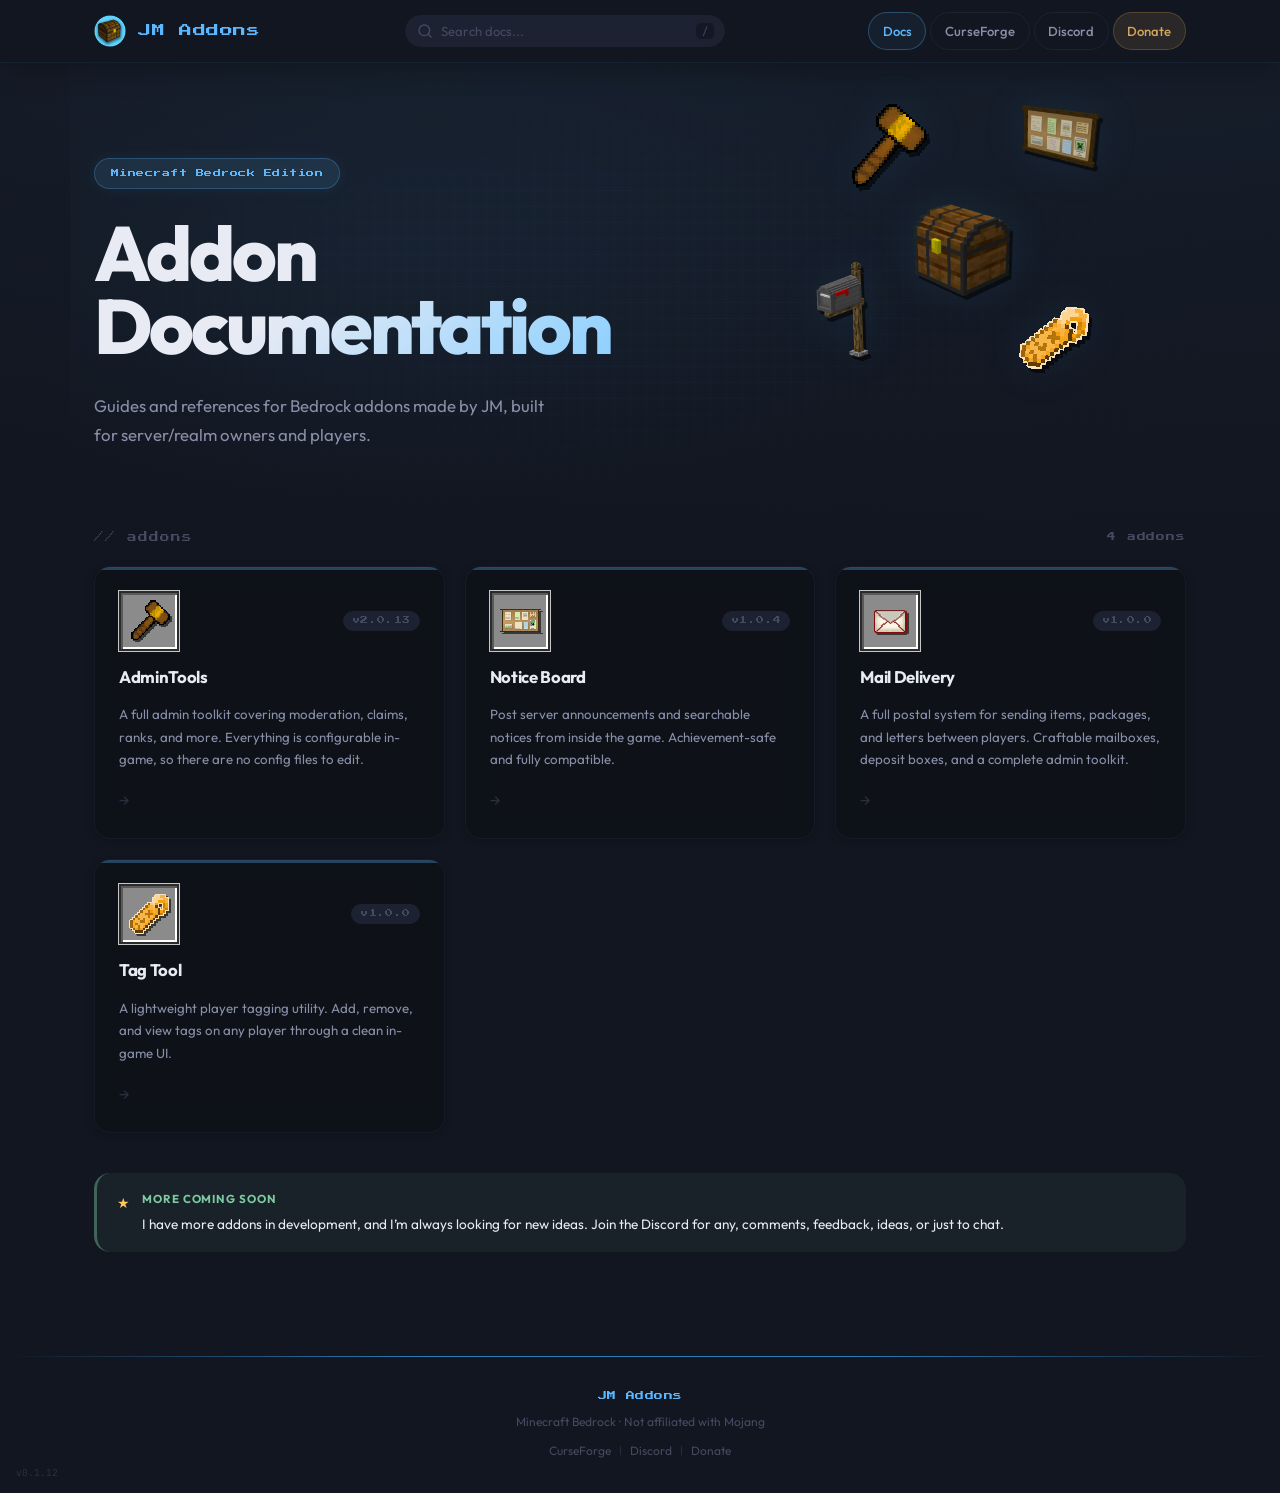
==== commit ac6142c5: "Added MD addon and fixed some info for AT" ====
--- a/index.html
+++ b/index.html
@@ -4,21 +4,42 @@
     <meta charset="UTF-8" />
     <meta name="viewport" content="width=device-width, initial-scale=1.0" />
     <title>JM Addons — Minecraft Bedrock Addon Documentation</title>
-    <meta name="description" content="In-depth guides for Minecraft Bedrock addons built by JM. Admin toolkits, community notice boards, and utilities that work without cheats or experiments." />
+    <meta
+      name="description"
+      content="In-depth guides for Minecraft Bedrock addons built by JM. Admin toolkits, community notice boards, and utilities that work without cheats or experiments."
+    />
     <link rel="canonical" href="https://jmaddons.support/" />
     <meta name="theme-color" content="#1e8fff" />
     <meta property="og:type" content="website" />
     <meta property="og:site_name" content="JM Addons" />
-    <meta property="og:title" content="JM Addons — Minecraft Bedrock Addon Documentation" />
-    <meta property="og:description" content="In-depth guides for Minecraft Bedrock addons built by JM. Admin toolkits, community notice boards, and utilities that work without cheats or experiments." />
+    <meta
+      property="og:title"
+      content="JM Addons — Minecraft Bedrock Addon Documentation"
+    />
+    <meta
+      property="og:description"
+      content="In-depth guides for Minecraft Bedrock addons built by JM. Admin toolkits, community notice boards, and utilities that work without cheats or experiments."
+    />
     <meta property="og:url" content="https://jmaddons.support/" />
-    <meta property="og:image" content="https://jmaddons.support/images/og-banner.png" />
+    <meta
+      property="og:image"
+      content="https://jmaddons.support/images/og-banner.png"
+    />
     <meta property="og:image:width" content="1200" />
     <meta property="og:image:height" content="630" />
     <meta name="twitter:card" content="summary_large_image" />
-    <meta name="twitter:title" content="JM Addons — Minecraft Bedrock Addon Documentation" />
-    <meta name="twitter:description" content="In-depth guides for Minecraft Bedrock addons built by JM. Admin toolkits, community notice boards, and utilities that work without cheats or experiments." />
-    <meta name="twitter:image" content="https://jmaddons.support/images/og-banner.png" />
+    <meta
+      name="twitter:title"
+      content="JM Addons — Minecraft Bedrock Addon Documentation"
+    />
+    <meta
+      name="twitter:description"
+      content="In-depth guides for Minecraft Bedrock addons built by JM. Admin toolkits, community notice boards, and utilities that work without cheats or experiments."
+    />
+    <meta
+      name="twitter:image"
+      content="https://jmaddons.support/images/og-banner.png"
+    />
     <link rel="apple-touch-icon" href="images/logo.png" />
     <link rel="preconnect" href="https://fonts.googleapis.com" />
     <link rel="preconnect" href="https://fonts.gstatic.com" crossorigin />
@@ -44,11 +65,36 @@
         </a>
         <div class="search-wrapper">
           <div class="search-input-wrap">
-            <svg class="search-icon" width="16" height="16" viewBox="0 0 24 24" fill="none" stroke="currentColor" stroke-width="2" stroke-linecap="round" stroke-linejoin="round"><circle cx="11" cy="11" r="8"/><line x1="21" y1="21" x2="16.65" y2="16.65"/></svg>
-            <input type="text" class="search-input" placeholder="Search docs..." aria-label="Search documentation" aria-expanded="false" autocomplete="off" />
+            <svg
+              class="search-icon"
+              width="16"
+              height="16"
+              viewBox="0 0 24 24"
+              fill="none"
+              stroke="currentColor"
+              stroke-width="2"
+              stroke-linecap="round"
+              stroke-linejoin="round"
+            >
+              <circle cx="11" cy="11" r="8" />
+              <line x1="21" y1="21" x2="16.65" y2="16.65" />
+            </svg>
+            <input
+              type="text"
+              class="search-input"
+              placeholder="Search docs..."
+              aria-label="Search documentation"
+              aria-expanded="false"
+              autocomplete="off"
+            />
             <kbd class="search-kbd">/</kbd>
           </div>
-          <div class="search-results" role="listbox" aria-label="Search results" hidden></div>
+          <div
+            class="search-results"
+            role="listbox"
+            aria-label="Search results"
+            hidden
+          ></div>
         </div>
         <button
           class="nav-toggle"
@@ -95,20 +141,60 @@
         </div>
         <div class="hero-blocks" aria-hidden="true">
           <div class="iso-block bl-1">
-            <img src="images/admin-tools.png" alt="" style="width:100%;height:100%;image-rendering:pixelated;object-fit:contain;" />
+            <img
+              src="images/admin-tools.png"
+              alt=""
+              style="
+                width: 100%;
+                height: 100%;
+                image-rendering: pixelated;
+                object-fit: contain;
+              "
+            />
           </div>
           <div class="iso-block bl-2">
-            <img src="images/wallboard.svg" alt="" style="width:100%;height:100%;image-rendering:pixelated;object-fit:contain;" />
+            <img
+              src="images/wallboard.svg"
+              alt=""
+              style="
+                width: 100%;
+                height: 100%;
+                image-rendering: pixelated;
+                object-fit: contain;
+              "
+            />
           </div>
           <!-- Shop chest -->
           <div class="iso-block bl-3">
-            <img src="images/shop_chest.svg" alt="" style="width:100%;height:100%;image-rendering:pixelated;" />
+            <img
+              src="images/shop_chest.svg"
+              alt=""
+              style="width: 100%; height: 100%; image-rendering: pixelated"
+            />
           </div>
           <div class="iso-block bl-4">
-            <img src="images/tag-tool.png" alt="" style="width:100%;height:100%;image-rendering:pixelated;object-fit:contain;" />
+            <img
+              src="images/tag-tool.png"
+              alt=""
+              style="
+                width: 100%;
+                height: 100%;
+                image-rendering: pixelated;
+                object-fit: contain;
+              "
+            />
           </div>
           <div class="iso-block bl-5">
-            <img src="images/mailbox.svg" alt="" style="width:100%;height:100%;image-rendering:pixelated;object-fit:contain;" />
+            <img
+              src="images/mailbox.svg"
+              alt=""
+              style="
+                width: 100%;
+                height: 100%;
+                image-rendering: pixelated;
+                object-fit: contain;
+              "
+            />
           </div>
         </div>
       </section>
@@ -116,7 +202,7 @@
       <section class="addons-section">
         <div class="section-header">
           <span class="section-tag">// addons</span>
-          <span class="section-count">3 addons</span>
+          <span class="section-count">4 addons</span>
         </div>
 
         <div class="addon-grid">
@@ -140,17 +226,15 @@
             <h2 class="card-name">AdminTools</h2>
             <p class="card-desc">
               A full admin toolkit covering moderation, claims, ranks, and more.
-              Everything is configurable in-game, so there are no config files to edit.
+              Everything is configurable in-game, so there are no config files
+              to edit.
             </p>
             <div class="card-footer">
               <span class="card-arrow">→</span>
             </div>
           </a>
 
-          <a
-            href="addons/notice-board.html"
-            class="addon-card"
-          >
+          <a href="addons/notice-board.html" class="addon-card">
             <div class="card-top">
               <div class="card-icon-wrap">
                 <img
@@ -169,8 +253,36 @@
             </div>
             <h2 class="card-name">Notice Board</h2>
             <p class="card-desc">
-              Post server announcements and searchable notices from inside the game.
-              Achievement-safe and fully compatible.
+              Post server announcements and searchable notices from inside the
+              game. Achievement-safe and fully compatible.
+            </p>
+            <div class="card-footer">
+              <span class="card-arrow">→</span>
+            </div>
+          </a>
+
+          <a href="addons/mail-delivery.html" class="addon-card">
+            <div class="card-top">
+              <div class="card-icon-wrap">
+                <img
+                  src="images/mail-delivery.png"
+                  alt="Mail Delivery"
+                  class="card-icon"
+                  width="64"
+                  height="64"
+                  loading="lazy"
+                  decoding="async"
+                />
+              </div>
+              <div class="card-meta">
+                <span class="card-version">v1.0.0</span>
+              </div>
+            </div>
+            <h2 class="card-name">Mail Delivery</h2>
+            <p class="card-desc">
+              A full postal system for sending items, packages, and letters
+              between players. Craftable mailboxes, deposit boxes, and a
+              complete admin toolkit.
             </p>
             <div class="card-footer">
               <span class="card-arrow">→</span>
@@ -210,12 +322,12 @@
           <div class="callout-body">
             <span class="callout-label">More coming soon</span>
             <p>
-              Docs for the rest of my addons will be added as I find the time.
-              In the meantime, feel free to reach out on
+              I have more addons in development, and I’m always looking for new
+              ideas. Join the
               <a href="https://discord.gg/ZsrM5HqHdS" target="_blank"
                 >Discord</a
               >
-              if you need help with any addon.
+              for any, comments, feedback, ideas, or just to chat.
             </p>
           </div>
         </div>
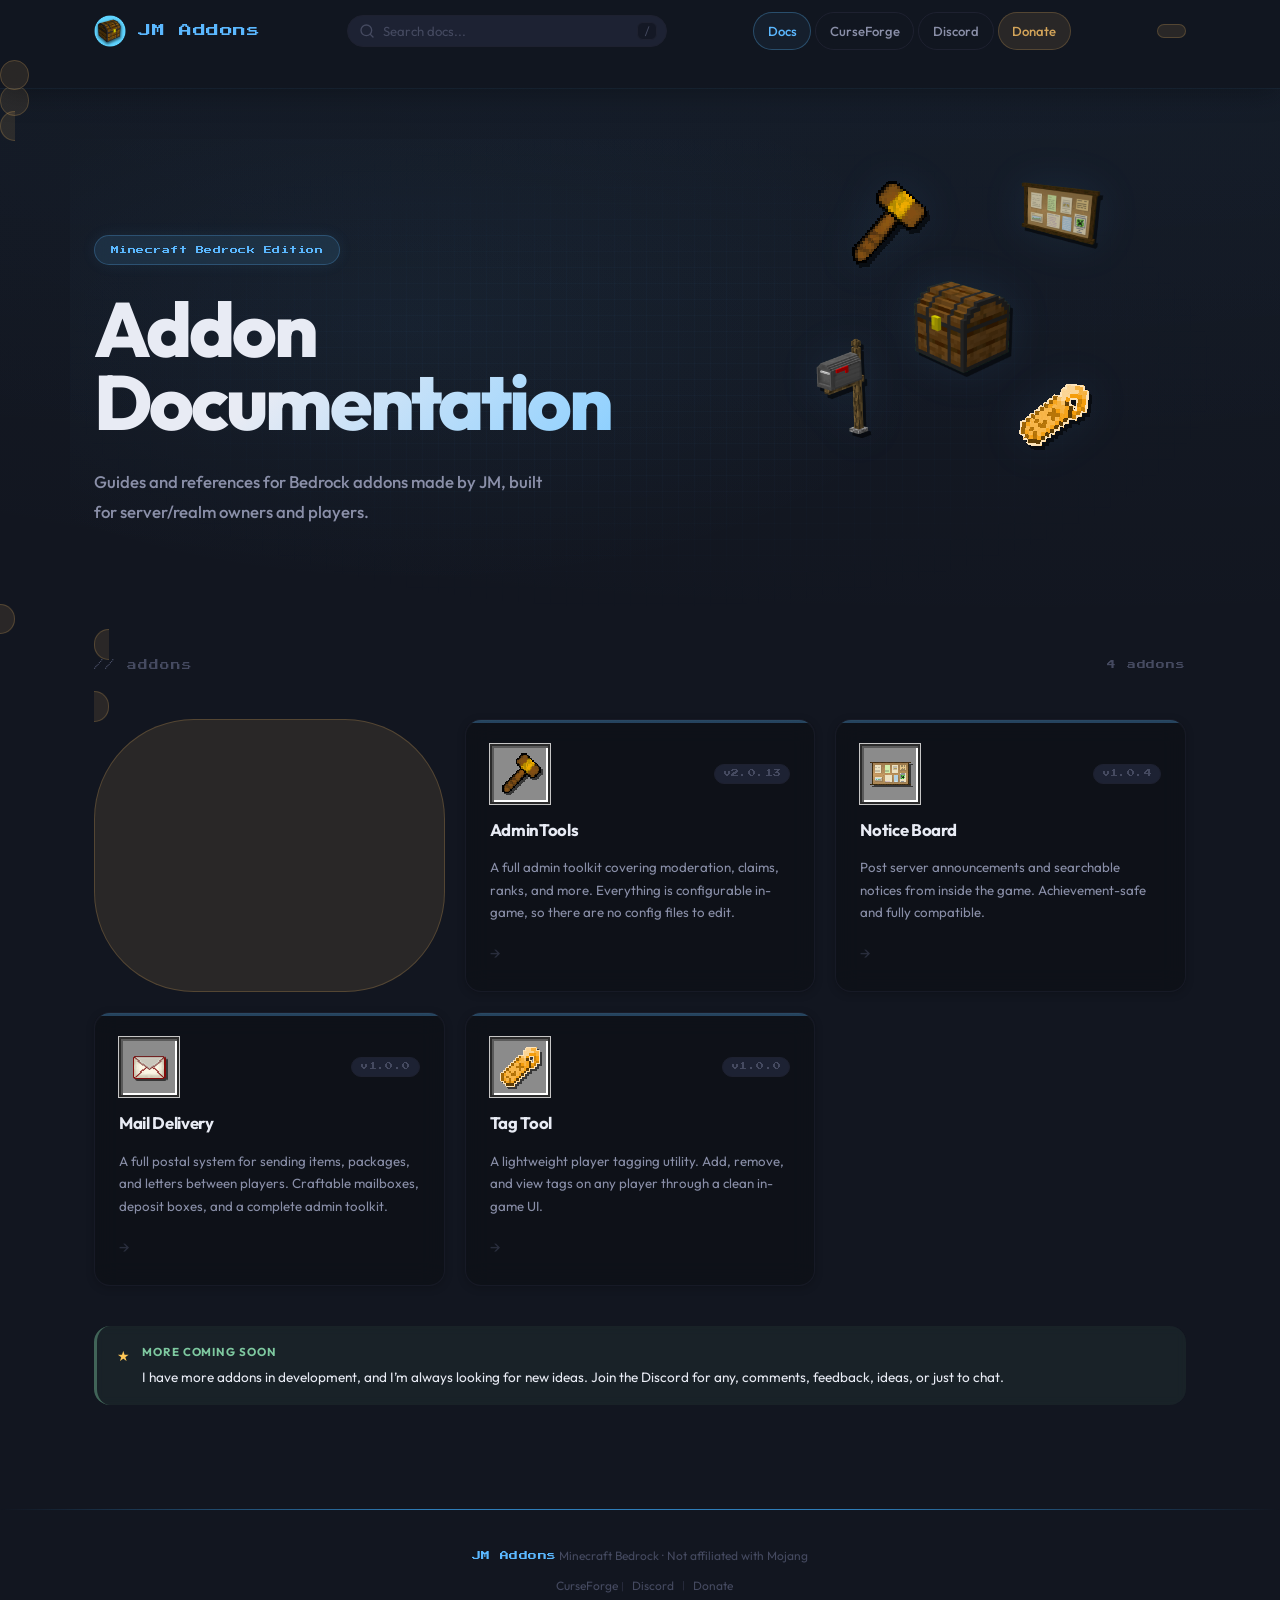
==== commit 98103f11: "Add skip link for improved accessibility and update links with rel="noopener noreferrer"" ====
--- a/index.html
+++ b/index.html
@@ -57,6 +57,7 @@
     ></script>
   </head>
   <body>
+    <a href="#main-content" class="skip-link">Skip to content</a>
     <header class="site-header">
       <div class="header-inner">
         <a href="index.html" class="logo">
@@ -111,25 +112,28 @@
             href="https://www.curseforge.com/members/jm_1775/projects"
             class="nav-link"
             target="_blank"
+            rel="noopener noreferrer"
             >CurseForge</a
           >
           <a
             href="https://discord.gg/ZsrM5HqHdS"
             class="nav-link"
             target="_blank"
+            rel="noopener noreferrer"
             >Discord</a
           >
           <a
             href="https://buymeacoffee.com/jm1775"
             class="nav-link nav-donate"
             target="_blank"
-            >Donate</a
+            rel="noopener noreferrer"
+            >Donate</
           >
         </nav>
       </div>
     </header>
 
-    <main>
+    <main id="main-content">
       <section class="hero">
         <div class="hero-inner">
           <div class="hero-badge">Minecraft Bedrock Edition</div>
@@ -324,8 +328,8 @@
             <p>
               I have more addons in development, and I’m always looking for new
               ideas. Join the
-              <a href="https://discord.gg/ZsrM5HqHdS" target="_blank"
-                >Discord</a
+              <a href="https://discord.gg/ZsrM5HqHdS" target="_blank" rel="noopener noreferrer"
+                >Discord</
               >
               for any, comments, feedback, ideas, or just to chat.
             </p>
@@ -344,12 +348,13 @@
           <a
             href="https://www.curseforge.com/members/jm_1775/projects"
             target="_blank"
-            >CurseForge</a
+            rel="noopener noreferrer"
+            >CurseForge</
           >
           <span class="footer-sep">|</span>
-          <a href="https://discord.gg/ZsrM5HqHdS" target="_blank">Discord</a>
+          <a href="https://discord.gg/ZsrM5HqHdS" target="_blank" rel="noopener noreferrer">Discord</a>
           <span class="footer-sep">|</span>
-          <a href="https://buymeacoffee.com/jm1775" target="_blank">Donate</a>
+          <a href="https://buymeacoffee.com/jm1775" target="_blank" rel="noopener noreferrer">Donate</a>
         </div>
       </div>
       <span class="site-version">v0.1.12</span>
--- a/style.css
+++ b/style.css
@@ -52,6 +52,28 @@
   scroll-behavior: smooth;
 }
 
+/* ========================
+   Skip link
+   ======================== */
+.skip-link {
+  position: absolute;
+  top: -9999px;
+  left: 1rem;
+  z-index: 9999;
+  padding: 0.5rem 1rem;
+  background: var(--bg-card);
+  color: var(--text);
+  border: 1px solid var(--border-mid);
+  border-radius: var(--radius);
+  font-size: 0.85rem;
+  font-family: var(--font-body);
+  text-decoration: none;
+  transition: none;
+}
+.skip-link:focus {
+  top: 0.5rem;
+}
+
 html, body {
   max-width: 100vw;
 }
@@ -984,6 +1006,9 @@
     animation-delay: 0ms !important;
     transition-duration: 0.01ms !important;
   }
+  html {
+    scroll-behavior: auto;
+  }
 }
 
 /* ========================
--- a/search.css
+++ b/search.css
@@ -263,4 +263,53 @@
   .search-results {
     width: calc(100vw - 1.5rem);
   }
-}
+  .search-filter-bar {
+    overflow-x: auto;
+    flex-wrap: nowrap;
+  }
+}
+
+/* ---- Loading / error states ---- */
+.search-loading,
+.search-fetch-error {
+  padding: 1.5rem 0.75rem;
+  text-align: center;
+  font-size: 0.82rem;
+  color: var(--text-dim);
+}
+
+.search-loading[hidden],
+.search-fetch-error[hidden] {
+  display: none;
+}
+
+.search-fetch-error {
+  color: var(--red);
+}
+
+.search-loading::before {
+  content: '';
+  display: inline-block;
+  width: 0.75rem;
+  height: 0.75rem;
+  border: 2px solid var(--border-mid);
+  border-top-color: var(--gold);
+  border-radius: 50%;
+  animation: search-spin 0.7s linear infinite;
+  margin-right: 0.5rem;
+  vertical-align: middle;
+}
+
+@keyframes search-spin {
+  to { transform: rotate(360deg); }
+}
+
+@media (prefers-reduced-motion: reduce) {
+  .search-loading::before {
+    animation: none;
+    content: '\2026';
+    border: none;
+    width: auto;
+    height: auto;
+  }
+}
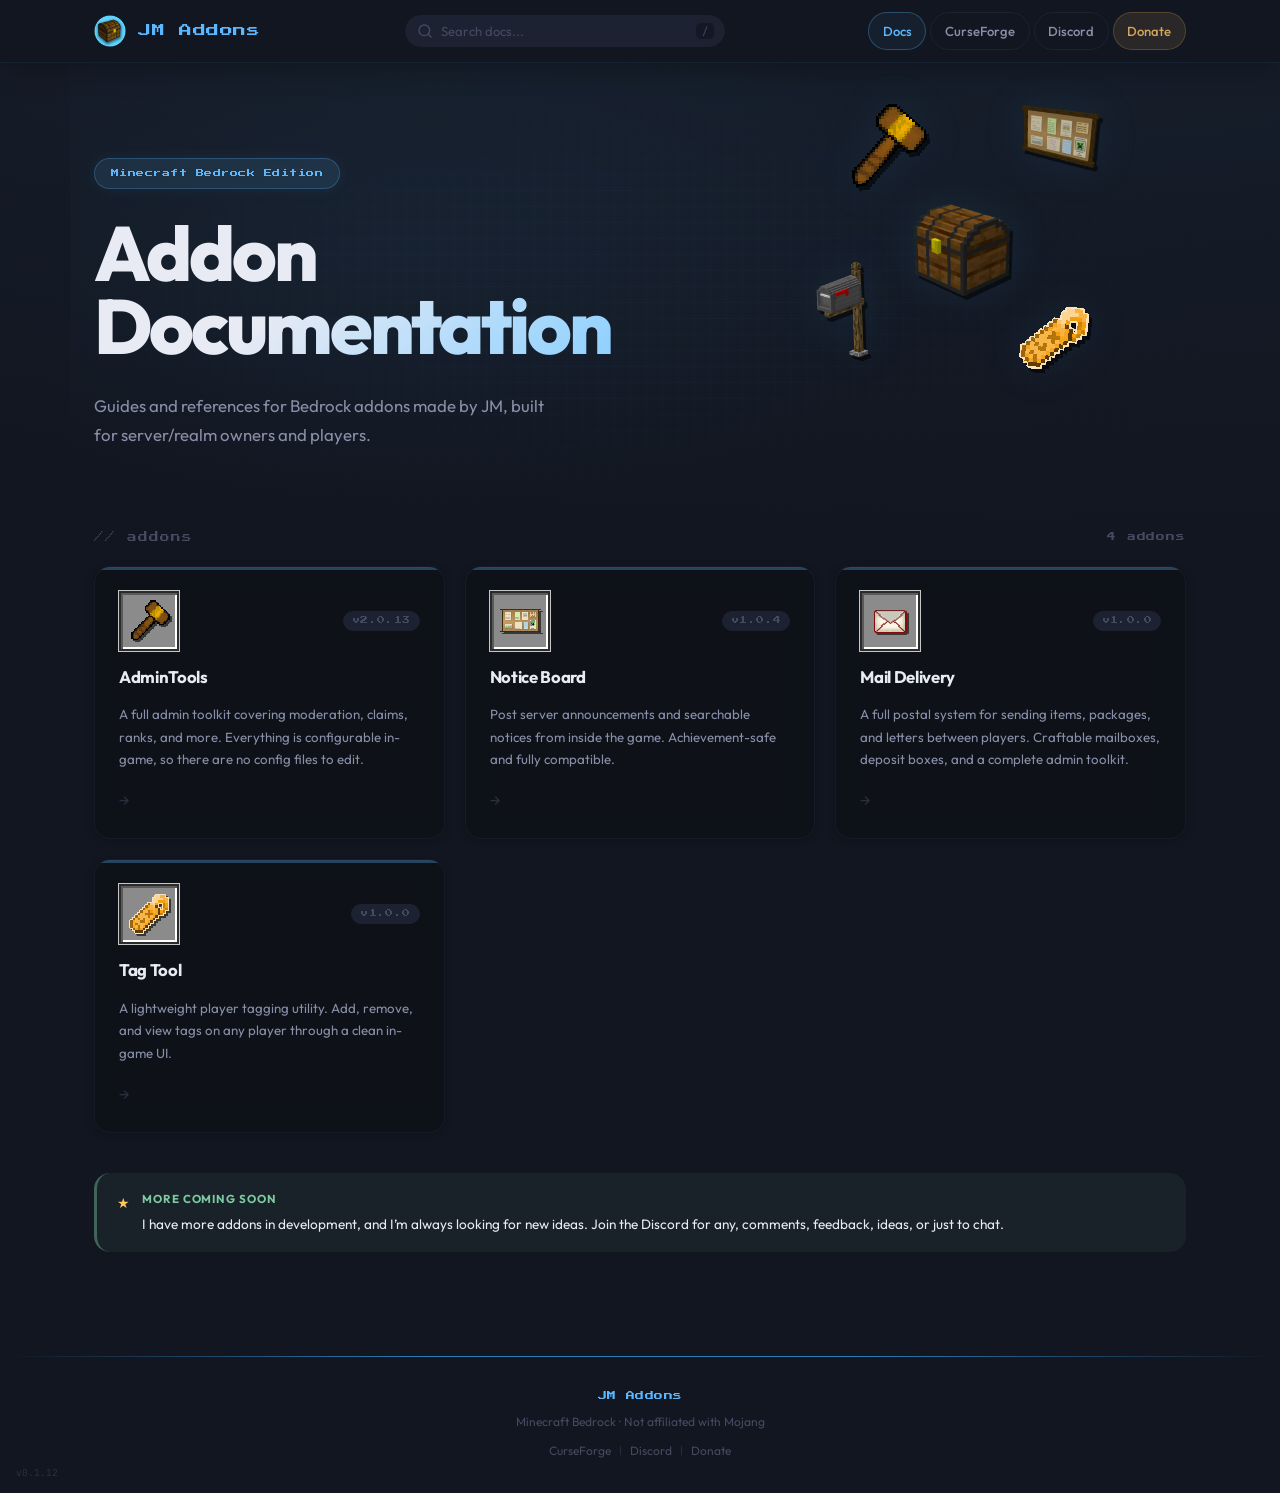
==== commit 8a68add7: "Fix HTML closing tags for links in multiple addon files" ====
--- a/index.html
+++ b/index.html
@@ -127,7 +127,7 @@
             class="nav-link nav-donate"
             target="_blank"
             rel="noopener noreferrer"
-            >Donate</
+            >Donate</a
           >
         </nav>
       </div>
@@ -329,7 +329,7 @@
               I have more addons in development, and I’m always looking for new
               ideas. Join the
               <a href="https://discord.gg/ZsrM5HqHdS" target="_blank" rel="noopener noreferrer"
-                >Discord</
+                >Discord</a
               >
               for any, comments, feedback, ideas, or just to chat.
             </p>
@@ -349,7 +349,7 @@
             href="https://www.curseforge.com/members/jm_1775/projects"
             target="_blank"
             rel="noopener noreferrer"
-            >CurseForge</
+            >CurseForge</a
           >
           <span class="footer-sep">|</span>
           <a href="https://discord.gg/ZsrM5HqHdS" target="_blank" rel="noopener noreferrer">Discord</a>
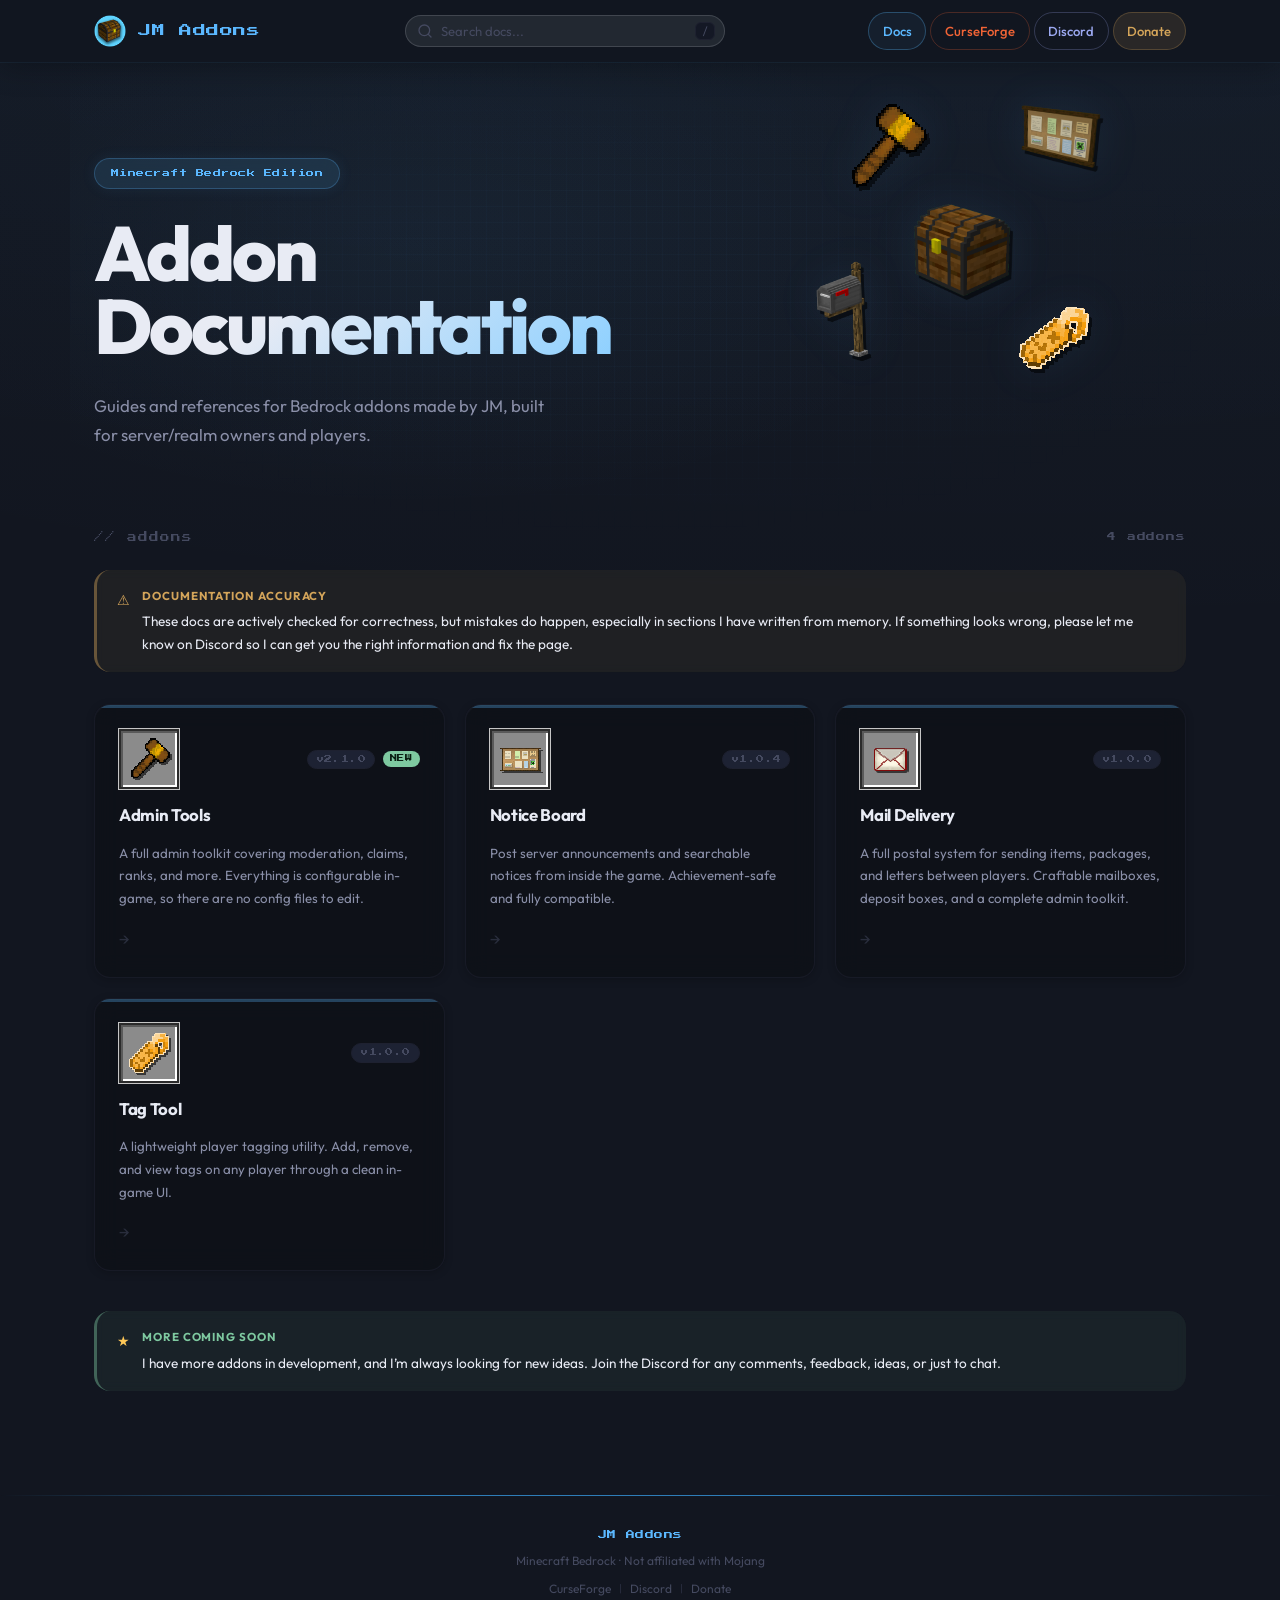
==== commit c0fb93b5: "Update search index and styles for Admin Tools v2.1 - Enhanced search-index.json with new features a" ====
--- a/index.html
+++ b/index.html
@@ -110,17 +110,17 @@
           <a href="index.html" class="nav-link active">Docs</a>
           <a
             href="https://www.curseforge.com/members/jm_1775/projects"
-            class="nav-link"
-            target="_blank"
-            rel="noopener noreferrer"
-            >CurseForge</a
+            class="nav-link nav-curseforge"
+            target="_blank"
+            rel="noopener noreferrer"
+            >CurseForge</
           >
           <a
             href="https://discord.gg/ZsrM5HqHdS"
-            class="nav-link"
-            target="_blank"
-            rel="noopener noreferrer"
-            >Discord</a
+            class="nav-link nav-discord"
+            target="_blank"
+            rel="noopener noreferrer"
+            >Discord</
           >
           <a
             href="https://buymeacoffee.com/jm1775"
@@ -209,13 +209,32 @@
           <span class="section-count">4 addons</span>
         </div>
 
+        <div class="callout warn" style="margin-bottom: 2rem">
+          <span class="callout-icon">⚠</span>
+          <div class="callout-body">
+            <span class="callout-label">Documentation accuracy</span>
+            <p>
+              These docs are actively checked for correctness, but mistakes do
+              happen, especially in sections I have written from memory. If something
+              looks wrong, please let me know on
+              <a
+                href="https://discord.gg/ZsrM5HqHdS"
+                target="_blank"
+                rel="noopener noreferrer"
+                >Discord</a
+              >
+              so I can get you the right information and fix the page.
+            </p>
+          </div>
+        </div>
+
         <div class="addon-grid">
           <a href="addons/admintools.html" class="addon-card">
             <div class="card-top">
               <div class="card-icon-wrap">
                 <img
                   src="images/admin-tools.png"
-                  alt="AdminTools"
+                  alt="Admin Tools"
                   class="card-icon"
                   width="64"
                   height="64"
@@ -224,10 +243,11 @@
                 />
               </div>
               <div class="card-meta">
-                <span class="card-version">v2.0.13</span>
-              </div>
-            </div>
-            <h2 class="card-name">AdminTools</h2>
+                <span class="card-version">v2.1.0</span>
+                <span class="card-new">NEW</span>
+              </div>
+            </div>
+            <h2 class="card-name">Admin Tools</h2>
             <p class="card-desc">
               A full admin toolkit covering moderation, claims, ranks, and more.
               Everything is configurable in-game, so there are no config files
@@ -328,13 +348,17 @@
             <p>
               I have more addons in development, and I’m always looking for new
               ideas. Join the
-              <a href="https://discord.gg/ZsrM5HqHdS" target="_blank" rel="noopener noreferrer"
+              <a
+                href="https://discord.gg/ZsrM5HqHdS"
+                target="_blank"
+                rel="noopener noreferrer"
                 >Discord</a
               >
-              for any, comments, feedback, ideas, or just to chat.
-            </p>
-          </div>
-        </div>
+              for any comments, feedback, ideas, or just to chat.
+            </p>
+          </div>
+        </div>
+
       </section>
     </main>
 
@@ -352,12 +376,22 @@
             >CurseForge</a
           >
           <span class="footer-sep">|</span>
-          <a href="https://discord.gg/ZsrM5HqHdS" target="_blank" rel="noopener noreferrer">Discord</a>
+          <a
+            href="https://discord.gg/ZsrM5HqHdS"
+            target="_blank"
+            rel="noopener noreferrer"
+            >Discord</a
+          >
           <span class="footer-sep">|</span>
-          <a href="https://buymeacoffee.com/jm1775" target="_blank" rel="noopener noreferrer">Donate</a>
+          <a
+            href="https://buymeacoffee.com/jm1775"
+            target="_blank"
+            rel="noopener noreferrer"
+            >Donate</a
+          >
         </div>
       </div>
-      <span class="site-version">v0.1.12</span>
+      <span class="site-version">Docs v1.1.0</span>
     </footer>
     <script>
       document
--- a/style.css
+++ b/style.css
@@ -208,6 +208,28 @@
   transform: translateY(-7px) rotate(-45deg);
 }
 
+.nav-curseforge {
+  color: #F16436 !important;
+  border-color: rgba(241, 100, 54, 0.25);
+}
+
+.nav-curseforge:hover {
+  color: #f5835f !important;
+  background: rgba(241, 100, 54, 0.08) !important;
+  border-color: rgba(241, 100, 54, 0.4);
+}
+
+.nav-discord {
+  color: #9BA8F0 !important;
+  border-color: rgba(155, 168, 240, 0.25);
+}
+
+.nav-discord:hover {
+  color: #b5bef5 !important;
+  background: rgba(155, 168, 240, 0.08) !important;
+  border-color: rgba(155, 168, 240, 0.4);
+}
+
 .nav-donate {
   color: var(--amber) !important;
   background: var(--amber-glow);
@@ -487,6 +509,22 @@
   border-radius: 100px;
 }
 
+.card-new {
+  font-family: var(--font-pixel);
+  font-size: 0.45rem;
+  letter-spacing: 0.08em;
+  color: #0a1f12;
+  background: #7EC9A0;
+  padding: 2px 7px;
+  border-radius: 100px;
+  animation: pulse-new 2s ease-in-out infinite;
+}
+
+@keyframes pulse-new {
+  0%, 100% { opacity: 1; }
+  50%       { opacity: 0.65; }
+}
+
 .card-name {
   font-family: var(--font-body);
   font-weight: 700;
@@ -687,7 +725,7 @@
   font-size: 0.75rem;
   color: var(--text-muted);
   padding: 0.25rem 0.6rem;
-  border-left: 1px solid var(--border);
+  border-left: 1px solid var(--border-mid);
   border-radius: 0;
 }
 
@@ -714,6 +752,46 @@
   background-size: 100% 1px;
   background-repeat: no-repeat;
   background-position: bottom;
+}
+
+.doc-title-row {
+  display: flex;
+  align-items: center;
+  justify-content: space-between;
+  gap: 1rem;
+  flex-wrap: wrap;
+  margin-bottom: 0.75rem;
+}
+
+.doc-title-row .doc-title {
+  margin-bottom: 0;
+}
+
+.download-btn {
+  display: inline-flex;
+  align-items: center;
+  gap: 0.4rem;
+  flex-shrink: 0;
+  padding: 0.55rem 1.25rem;
+  font-family: var(--font-body);
+  font-size: 0.82rem;
+  font-weight: 600;
+  color: #1a0e00;
+  background: #F16436;
+  border: 1px solid #F16436;
+  border-radius: 8px;
+  transition: background var(--transition-base), border-color var(--transition-base);
+}
+
+.download-btn:hover {
+  background: #f5835f;
+  border-color: #f5835f;
+}
+
+.doc-content .download-btn,
+.doc-content .download-btn:hover {
+  color: #1a0e00;
+  text-decoration: none;
 }
 
 .doc-eyebrow {
@@ -796,6 +874,80 @@
 .doc-content h2::before {
   display: none;
 }
+
+/* Per-section heading colors — h2 and h3 share the same hue, h3 is dimmed */
+#overview                          { color: #FFC857; text-shadow: 0 0 18px rgba(255, 200, 87, 0.25); }
+#getting-started                   { color: #7EC9A0; text-shadow: 0 0 18px rgba(126, 201, 160, 0.25); }
+#roles-permissions                 { color: #B48EFF; text-shadow: 0 0 18px rgba(180, 142, 255, 0.25); }
+#player-features                   { color: #5BB8FF; text-shadow: 0 0 18px rgba(91, 184, 255, 0.25); }
+#land-claims                       { color: #D4A55A; text-shadow: 0 0 18px rgba(212, 165, 90, 0.25); }
+#admin-panel                       { color: #FFC857; text-shadow: 0 0 18px rgba(255, 200, 87, 0.25); }
+#server-controls                   { color: #FF8FA3; text-shadow: 0 0 18px rgba(255, 143, 163, 0.25); }
+#ranks-progression                 { color: #A78BFA; text-shadow: 0 0 18px rgba(167, 139, 250, 0.25); }
+#broadcasts-logging                { color: #60C8E8; text-shadow: 0 0 18px rgba(96, 200, 232, 0.25); }
+#holograms                         { color: #7EC9A0; text-shadow: 0 0 18px rgba(126, 201, 160, 0.25); }
+#chest-sorter                      { color: #D4A55A; text-shadow: 0 0 18px rgba(212, 165, 90, 0.25); }
+#afk-detection                     { color: #FF8FA3; text-shadow: 0 0 18px rgba(255, 143, 163, 0.25); }
+#custom-commands                   { color: #F16436; text-shadow: 0 0 18px rgba(241, 100, 54, 0.25); }
+#troubleshooting                   { color: #FF6B6B; text-shadow: 0 0 18px rgba(255, 107, 107, 0.25); }
+
+/* Notice Board section colors */
+#getting-the-board                 { color: #7EC9A0; text-shadow: 0 0 18px rgba(126, 201, 160, 0.25); }
+#opening                           { color: #5BB8FF; text-shadow: 0 0 18px rgba(91, 184, 255, 0.25); }
+#main-menu                         { color: #B48EFF; text-shadow: 0 0 18px rgba(180, 142, 255, 0.25); }
+#creating-a-post                   { color: #FFC857; text-shadow: 0 0 18px rgba(255, 200, 87, 0.25); }
+#post-detail                       { color: #60C8E8; text-shadow: 0 0 18px rgba(96, 200, 232, 0.25); }
+#categories                        { color: #A78BFA; text-shadow: 0 0 18px rgba(167, 139, 250, 0.25); }
+#admin-guide                       { color: #FF8FA3; text-shadow: 0 0 18px rgba(255, 143, 163, 0.25); }
+#board-controls                    { color: #F16436; text-shadow: 0 0 18px rgba(241, 100, 54, 0.25); }
+#modes                             { color: #D4A55A; text-shadow: 0 0 18px rgba(212, 165, 90, 0.25); }
+#limits                            { color: #7EC9A0; text-shadow: 0 0 18px rgba(126, 201, 160, 0.25); }
+#reference                         { color: #5BB8FF; text-shadow: 0 0 18px rgba(91, 184, 255, 0.25); }
+#compatibility                     { color: #A78BFA; text-shadow: 0 0 18px rgba(167, 139, 250, 0.25); }
+
+/* Notice Board h3s */
+#recipe, #placing, #breaking                                                                           { color: rgba(126, 201, 160, 0.75); }
+#main-categories, #main-search, #main-saved, #main-info, #main-add                                    { color: rgba(180, 142, 255, 0.75); }
+#post-fields, #post-expiration, #post-templates, #post-approval                                       { color: rgba(255, 200, 87, 0.75); }
+#comments, #saved-posts                                                                                { color: rgba(96, 200, 232, 0.75); }
+#default-categories, #unread-badges                                                                    { color: rgba(167, 139, 250, 0.75); }
+#admin-access, #admin-notices, #admin-pin, #admin-lock, #admin-edit-delete                            { color: rgba(255, 143, 163, 0.75); }
+#bc-settings, #bc-pending, #bc-categories, #bc-templates, #bc-log, #bc-archive, #bc-reset             { color: rgba(241, 100, 54, 0.75); }
+
+/* Mail Delivery section colors */
+#mailboxes                         { color: #5BB8FF; text-shadow: 0 0 18px rgba(91, 184, 255, 0.25); }
+#deposit-box                       { color: #7EC9A0; text-shadow: 0 0 18px rgba(126, 201, 160, 0.25); }
+#packages                          { color: #B48EFF; text-shadow: 0 0 18px rgba(180, 142, 255, 0.25); }
+#letters                           { color: #FFC857; text-shadow: 0 0 18px rgba(255, 200, 87, 0.25); }
+#friends                           { color: #FF8FA3; text-shadow: 0 0 18px rgba(255, 143, 163, 0.25); }
+#delivery                          { color: #60C8E8; text-shadow: 0 0 18px rgba(96, 200, 232, 0.25); }
+#receiving                         { color: #A78BFA; text-shadow: 0 0 18px rgba(167, 139, 250, 0.25); }
+
+/* Mail Delivery h3s */
+#guide-book, #recipes                                                                                  { color: rgba(126, 201, 160, 0.75); }
+#mailbox-variants, #mailbox-ownership, #mailbox-menu                                                   { color: rgba(91, 184, 255, 0.75); }
+#open-package, #sealed-package                                                                         { color: rgba(180, 142, 255, 0.75); }
+#admin-settings, #admin-blacklist, #admin-audit, #admin-mailbox-tools, #admin-broadcast                { color: rgba(255, 143, 163, 0.75); }
+
+/* Tag Tool section colors */
+#usage                             { color: #7EC9A0; text-shadow: 0 0 18px rgba(126, 201, 160, 0.25); }
+#commands                          { color: #5BB8FF; text-shadow: 0 0 18px rgba(91, 184, 255, 0.25); }
+#changelog                         { color: #A78BFA; text-shadow: 0 0 18px rgba(167, 139, 250, 0.25); }
+
+/* Shared across pages */
+#installation                      { color: #7EC9A0; text-shadow: 0 0 18px rgba(126, 201, 160, 0.25); }
+
+/* h3s match their section h2 color at reduced opacity */
+#installation, #first-launch, #items-recipes, #elevator-block                                          { color: rgba(126, 201, 160, 0.75); }
+#permission-tiers, #moderator-privileges, #owner-menu-visibility                                       { color: rgba(180, 142, 255, 0.75); }
+#player-tool, #tickets-warnings, #homes, #warps, #tpa, #deathback, #player-stats                      { color: rgba(91, 184, 255, 0.75); }
+#creating-claims, #claim-viewer, #protections, #members-trusted, #sub-claims,
+#expand-extend, #budgets, #admin-claims, #claim-log                                                    { color: rgba(212, 165, 90, 0.75); }
+#tickets-admin, #player-management, #player-profiles, #actions-moderation,
+#spy-camera, #inventory-viewer, #customize-menu                                                        { color: rgba(255, 200, 87, 0.75); }
+#control-panel, #server-lock, #dimension-locks, #config-editor, #item-watch, #storage-health          { color: rgba(255, 143, 163, 0.75); }
+#rank-database, #bulk-assign, #staff-tags, #playtime-ranks                                             { color: rgba(167, 139, 250, 0.75); }
+#broadcasts, #admin-log, #saved-commands, #quick-run                                                   { color: rgba(96, 200, 232, 0.75); }
 
 .doc-content h3 {
   font-family: var(--font-body);
--- a/search.css
+++ b/search.css
@@ -29,8 +29,8 @@
   font-family: var(--font-body);
   font-size: 0.82rem;
   color: var(--text);
-  background: var(--bg-raised);
-  border: 1px solid var(--border);
+  background: rgba(240, 244, 255, 0.08);
+  border: 1px solid rgba(240, 244, 255, 0.15);
   border-radius: 100px;
   outline: none;
   transition: border-color var(--transition-base), box-shadow var(--transition-base);
